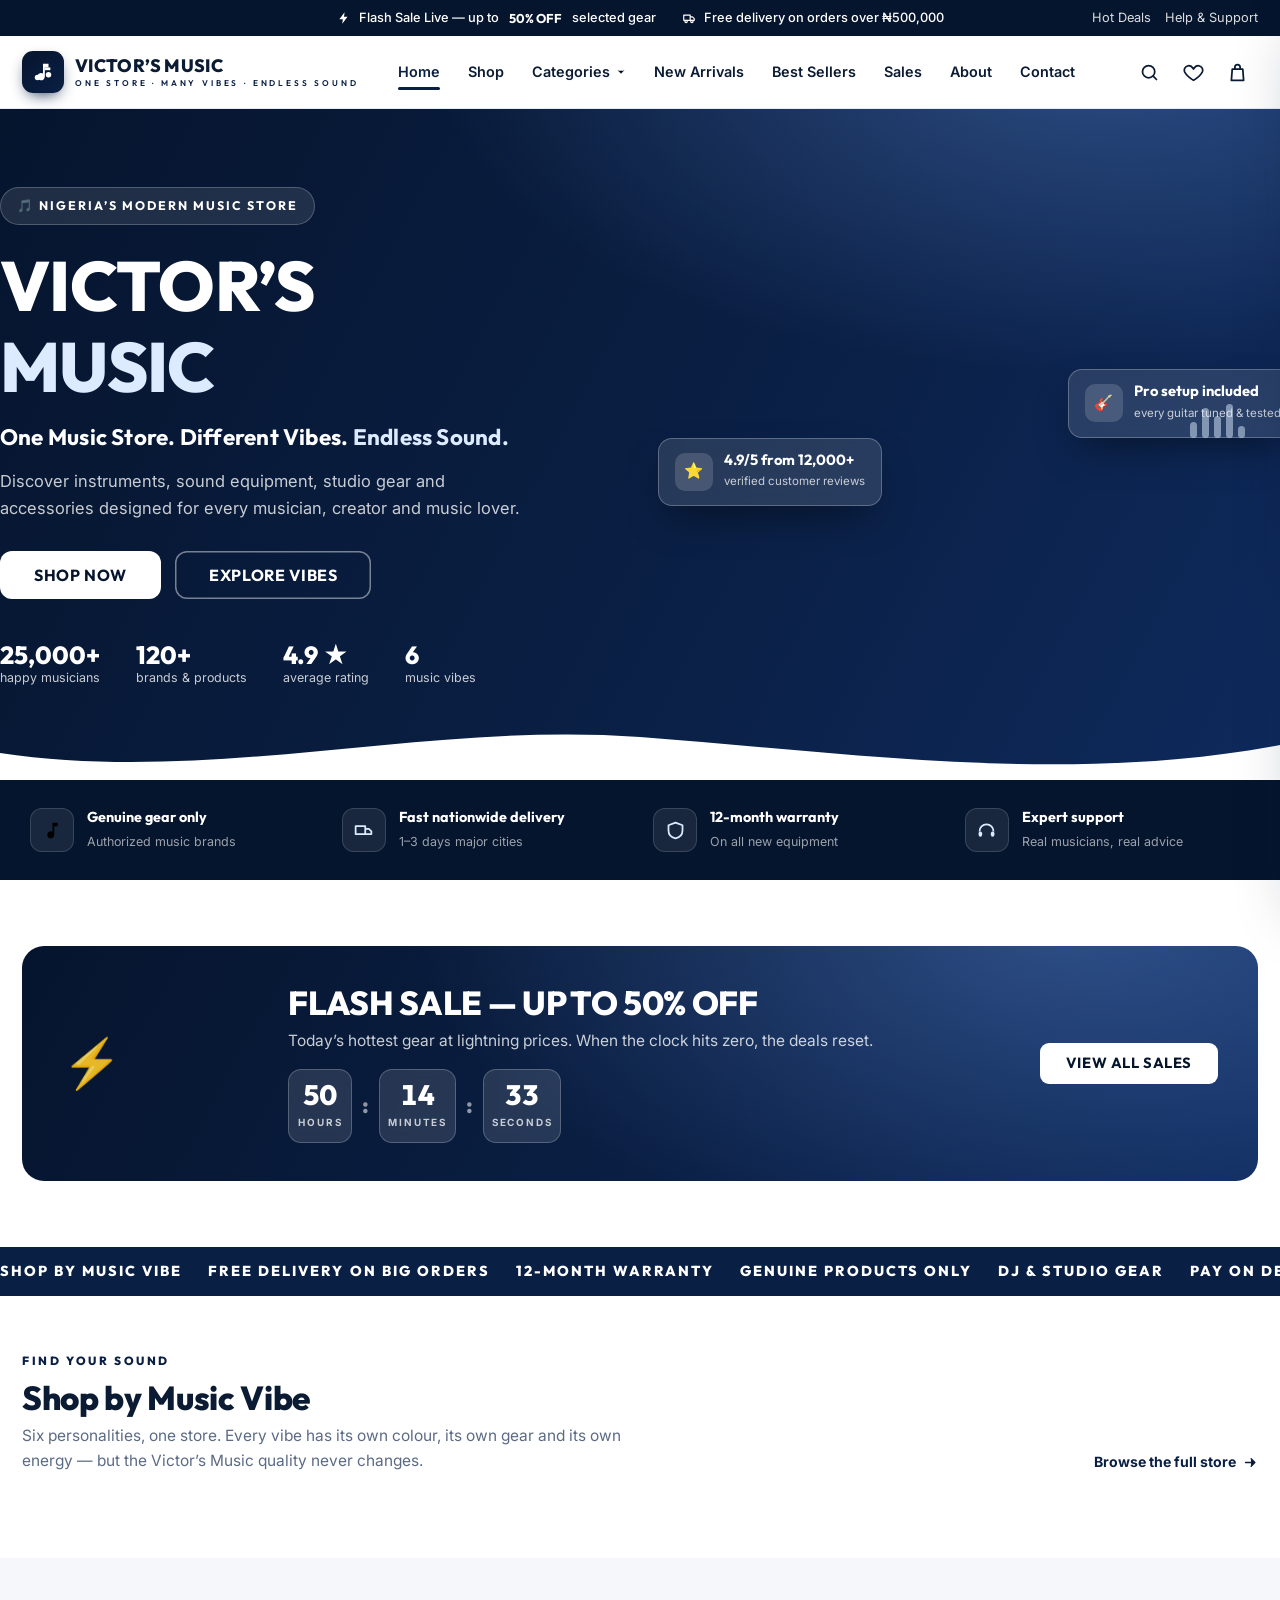
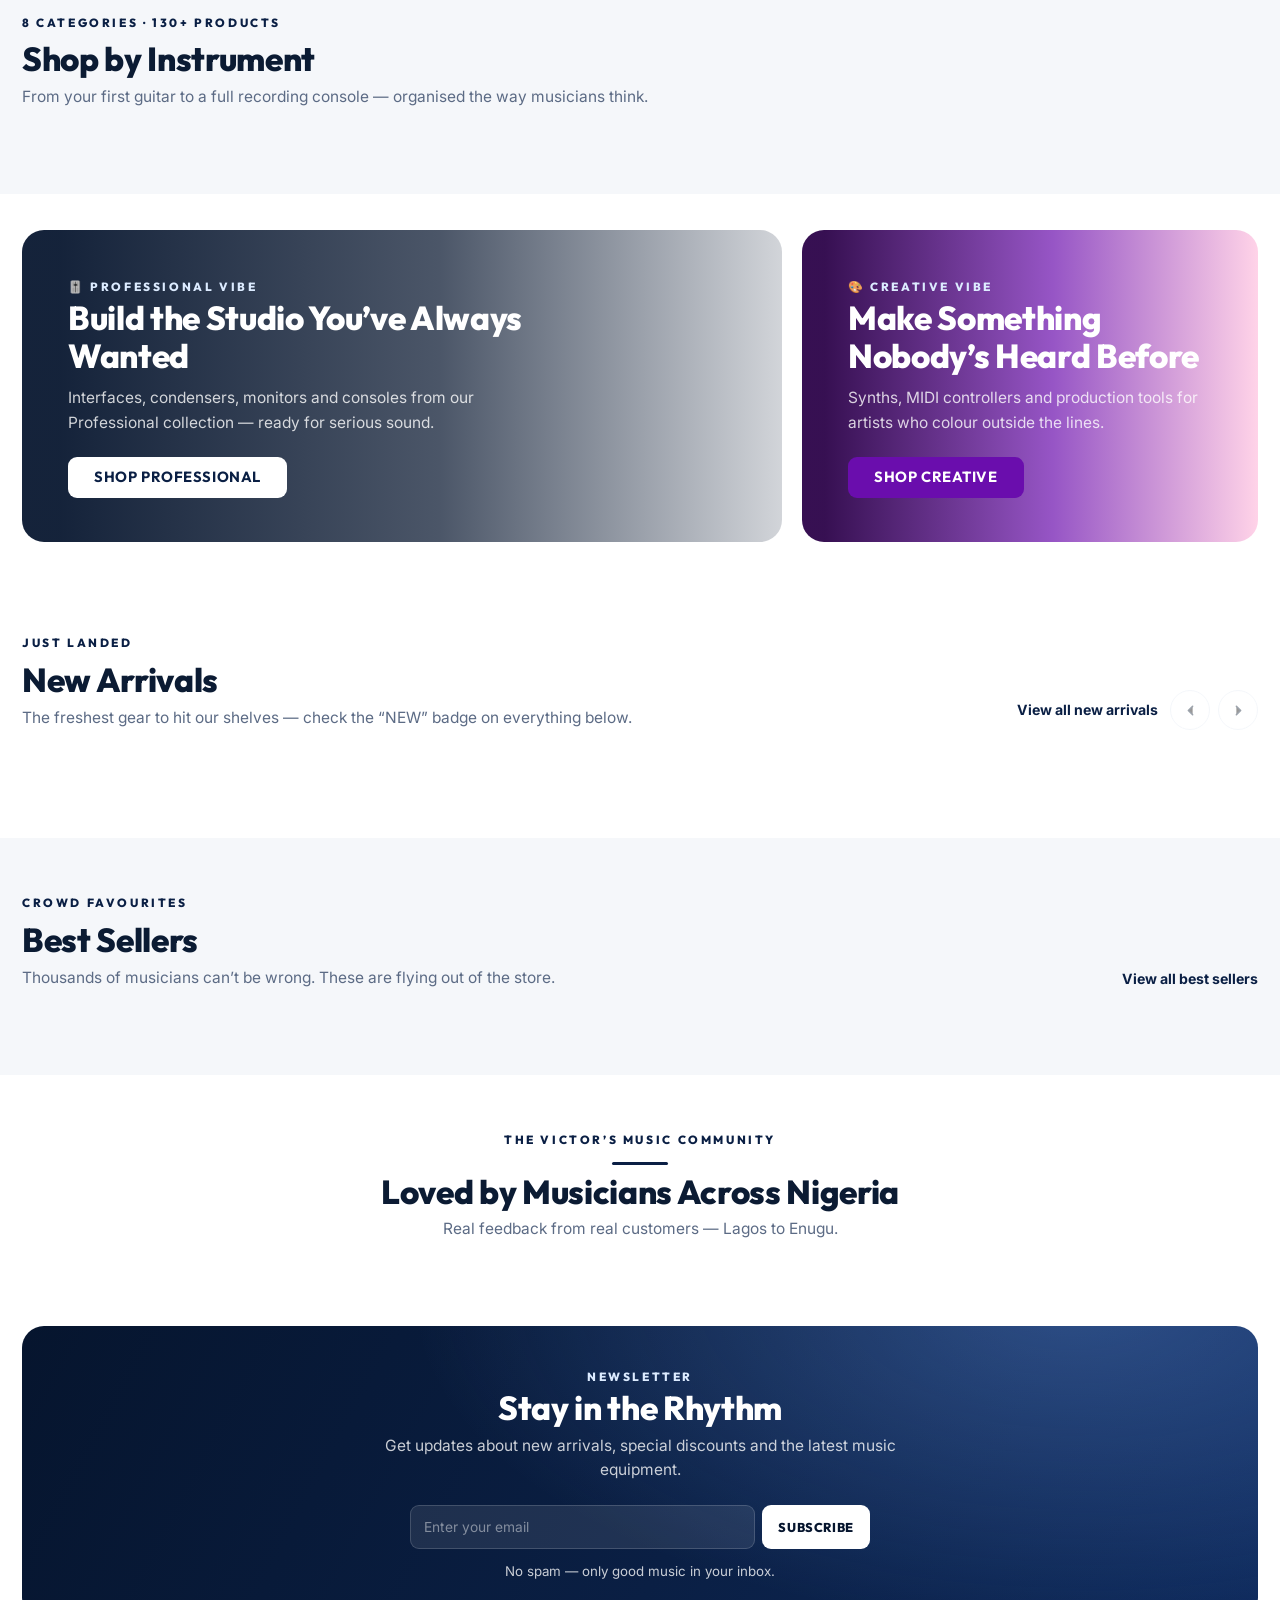
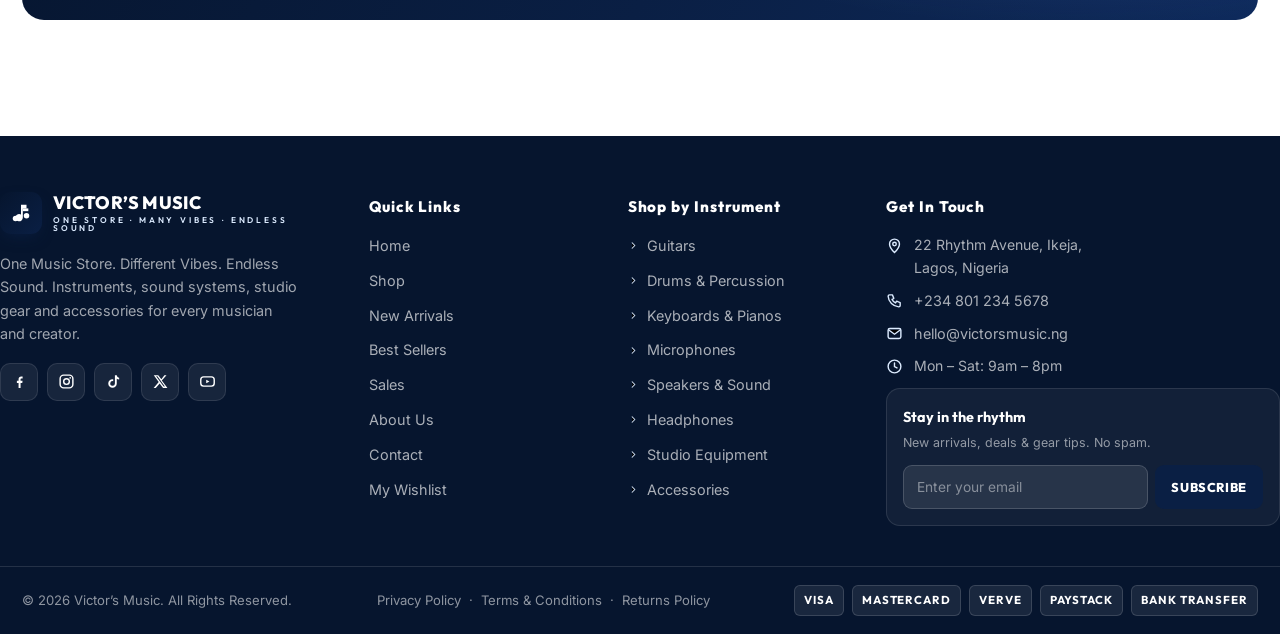
==== index.html @ 10c6d403 "Add files via upload" ====
<!DOCTYPE html>
<html lang="en">
<head>
<meta charset="utf-8">
<meta name="viewport" content="width=device-width, initial-scale=1, viewport-fit=cover">
<title>Victor's Music — One Music Store. Different Vibes. Endless Sound.</title>
<meta name="description" content="Victor's Music is Nigeria's modern music store: guitars, drums, keyboards, microphones, speakers, studio gear and accessories for every vibe.">
<link rel="icon" href="data:image/svg+xml,<svg xmlns='http://www.w3.org/2000/svg' viewBox='0 0 100 100'><text y='.9em' font-size='90'>🎵</text></svg>">
<link rel="preconnect" href="https://fonts.googleapis.com">
<link rel="preconnect" href="https://fonts.gstatic.com" crossorigin>
<link href="https://fonts.googleapis.com/css2?family=Inter:wght@400;500;600;700;800&family=Outfit:wght@500;600;700;800;900&display=swap" rel="stylesheet">
<link rel="stylesheet" href="css/style.css">
<link rel="stylesheet" href="css/components.css">
<link rel="stylesheet" href="css/responsive.css">
</head>
<body data-page="home">
<a class="skip-link" href="#vmMain">Skip to content</a>
<div class="topbar" id="vmTopbar"></div>
<header class="site-header" id="vmHeader"></header>

<main id="vmMain">
  <!-- ============ HERO ============ -->
  <section class="hero">
    <div class="page-wrap grid">
      <div>
        <span class="eyebrow">🎵 Nigeria&rsquo;s Modern Music Store</span>
        <h1>VICTOR&rsquo;S<br><span class="hl">MUSIC</span></h1>
        <p class="tagline">One Music Store. Different Vibes. <em>Endless Sound.</em></p>
        <p class="sub">Discover instruments, sound equipment, studio gear and accessories designed for every musician, creator and music lover.</p>
        <div class="cta-row">
          <a class="btn btn-lg" href="shop.html">SHOP NOW</a>
          <a class="btn btn-lg btn-b" href="#vibes">EXPLORE VIBES</a>
        </div>
        <div class="stats">
          <div><div class="num">25,000+</div><div class="lbl">happy musicians</div></div>
          <div><div class="num">120+</div><div class="lbl">brands &amp; products</div></div>
          <div><div class="num">4.9 ★</div><div class="lbl">average rating</div></div>
          <div><div class="num">6</div><div class="lbl">music vibes</div></div>
        </div>
      </div>
      <div class="art">
        <img class="hero-img" src="https://ai-public.mastergo.com/ai/img_res/e27c6d89054668ee8a7a074ec1b21b3b.jpg" alt="Professional music studio with instruments and mixing equipment" onerror="this.onerror=null;this.style.display='none'">
        <div class="float-card fc-1"><span class="f-ic">⭐</span><span><b>4.9/5 from 12,000+</b><small>verified customer reviews</small></span></div>
        <div class="float-card fc-2"><span class="f-ic">🎸</span><span><b>Pro setup included</b><small>every guitar tuned &amp; tested</small></span></div>
        <div class="eq-bars" aria-hidden="true"><i></i><i></i><i></i><i></i><i></i></div>
      </div>
    </div>
    <div class="hero-wave" aria-hidden="true">
      <svg viewBox="0 0 1440 60" preserveAspectRatio="none"><path d="M0,32 C240,64 480,0 720,16 C960,32 1200,64 1440,24 L1440,60 L0,60 Z"></path></svg>
    </div>
  </section>

  <!-- ============ FEATURE STRIP ============ -->
  <section class="feat-strip">
    <div class="page-wrap">
      <div class="feat"><span class="f-ic"><svg class="ic" viewBox="0 0 24 24"><path d="M12 3v10.55A4 4 0 1 0 14 17V7h4V3h-6z"/></svg></span><span><b>Genuine gear only</b><small>Authorized music brands</small></span></div>
      <div class="feat"><span class="f-ic" style="color:var(--accent)"><svg class="ic" viewBox="0 0 24 24"><path d="M3 7h11v9H3zM14 10h4l3 3v3h-7" fill="none" stroke="currentColor" stroke-width="2" stroke-linejoin="round"/></svg></span><span><b>Fast nationwide delivery</b><small>1&ndash;3 days major cities</small></span></div>
      <div class="feat"><span class="f-ic"><svg class="ic" viewBox="0 0 24 24"><path d="M12 3l8 3v6c0 5-3.5 8-8 9-4.5-1-8-4-8-9V6l8-3z" fill="none" stroke="currentColor" stroke-width="2" stroke-linejoin="round"/></svg></span><span><b>12-month warranty</b><small>On all new equipment</small></span></div>
      <div class="feat"><span class="f-ic"><svg class="ic" viewBox="0 0 24 24"><path d="M4 13a8 8 0 0 1 16 0" fill="none" stroke="currentColor" stroke-width="2"/><rect x="3" y="13" width="4" height="6" rx="2" fill="currentColor"/><rect x="17" y="13" width="4" height="6" rx="2" fill="currentColor"/></svg></span><span><b>Expert support</b><small>Real musicians, real advice</small></span></div>
    </div>
  </section>

  <!-- ============ FLASH DEAL ============ -->
  <section class="section-tight">
    <div class="page-wrap">
      <div class="deal-band reveal">
        <div class="big-emoji" aria-hidden="true">⚡</div>
        <div>
          <h2>FLASH SALE — UP TO 50% OFF</h2>
          <p>Today&rsquo;s hottest gear at lightning prices. When the clock hits zero, the deals reset.</p>
          <div class="countdown" data-countdown aria-label="Countdown timer">
            <div class="cd-box"><div class="num" data-cd="h">00</div><div class="lbl">Hours</div></div>
            <span class="cd-sep">:</span>
            <div class="cd-box"><div class="num" data-cd="m">00</div><div class="lbl">Minutes</div></div>
            <span class="cd-sep">:</span>
            <div class="cd-box"><div class="num" data-cd="s">00</div><div class="lbl">Seconds</div></div>
          </div>
        </div>
        <a class="btn" href="sales.html" style="background:#fff;color:#06152E">VIEW ALL SALES</a>
      </div>
      <div class="prod-grid" id="flashGrid"></div>
    </div>
  </section>

  <!-- ============ MARQUEE ============ -->
  <div class="marquee" aria-hidden="true">
    <div class="track">
      <span>SHOP BY MUSIC VIBE</span><span>FREE DELIVERY ON BIG ORDERS</span><span>12-MONTH WARRANTY</span><span>GENUINE PRODUCTS ONLY</span><span>DJ &amp; STUDIO GEAR</span><span>PAY ON DELIVERY</span>
      <span>SHOP BY MUSIC VIBE</span><span>FREE DELIVERY ON BIG ORDERS</span><span>12-MONTH WARRANTY</span><span>GENUINE PRODUCTS ONLY</span><span>DJ &amp; STUDIO GEAR</span><span>PAY ON DELIVERY</span>
    </div>
  </div>

  <!-- ============ SHOP BY VIBE ============ -->
  <section class="section" id="vibes">
    <div class="page-wrap">
      <div class="sec-head">
        <div><span class="kicker">Find your sound</span><h2>Shop by Music Vibe</h2>
        <p>Six personalities, one store. Every vibe has its own colour, its own gear and its own energy — but the Victor&rsquo;s Music quality never changes.</p></div>
        <a class="link-all" href="shop.html">Browse the full store <svg class="ic" viewBox="0 0 24 24"><path stroke="currentColor" stroke-width="2.2" stroke-linecap="round" stroke-linejoin="round" d="M4 12h15m-6-6l6 6-6 6"/></svg></a>
      </div>
      <div class="vibe-grid" id="vibeGrid"></div>
    </div>
  </section>

  <!-- ============ SHOP BY INSTRUMENT ============ -->
  <section class="section bg-soft">
    <div class="page-wrap">
      <div class="sec-head">
        <div><span class="kicker">8 categories &middot; 130+ products</span><h2>Shop by Instrument</h2>
        <p>From your first guitar to a full recording console — organised the way musicians think.</p></div>
      </div>
      <div class="inst-grid" id="instGrid"></div>
    </div>
  </section>

  <!-- ============ PROMO BANNERS ============ -->
  <section class="section-tight">
    <div class="page-wrap banner-2cols">
      <div class="banner reveal">
        <img class="bg" src="https://ai-public.mastergo.com/ai/img_res/e27c6d89054668ee8a7a074ec1b21b3b.jpg" alt="" onerror="this.onerror=null;this.style.display='none'">
        <div class="bn-veil" style="background:linear-gradient(90deg,rgba(6,21,46,.94) 5%,rgba(6,21,46,.72) 55%,rgba(6,21,46,.18))"></div>
        <div class="bn-in">
          <span class="kicker">🎚️ Professional Vibe</span>
          <h2>Build the Studio You&rsquo;ve Always Wanted</h2>
          <p>Interfaces, condensers, monitors and consoles from our Professional collection — ready for serious sound.</p>
          <a class="btn" href="shop.html?vibe=professional">SHOP PROFESSIONAL</a>
        </div>
      </div>
      <div class="banner reveal">
        <img class="bg" src="https://cdn.wallpapersafari.com/89/11/iXl2vLq.jpg" alt="" onerror="this.onerror=null;this.style.display='none'">
        <div class="bn-veil" style="background:linear-gradient(90deg,rgba(44,3,73,.95) 5%,rgba(106,13,173,.7) 55%,rgba(255,79,163,.25))"></div>
        <div class="bn-in">
          <span class="kicker">🎨 Creative Vibe</span>
          <h2>Make Something Nobody&rsquo;s Heard Before</h2>
          <p>Synths, MIDI controllers and production tools for artists who colour outside the lines.</p>
          <a class="btn" href="shop.html?vibe=creative" style="background:#6A0DAD;color:#fff">SHOP CREATIVE</a>
        </div>
      </div>
    </div>
  </section>

  <!-- ============ NEW ARRIVALS ============ -->
  <section class="section">
    <div class="page-wrap">
      <div class="sec-head">
        <div><span class="kicker">Just landed</span><h2>New Arrivals</h2>
        <p>The freshest gear to hit our shelves — check the &ldquo;NEW&rdquo; badge on everything below.</p></div>
        <div style="display:flex;gap:12px;align-items:center">
          <a class="link-all" href="new-arrivals.html">View all new arrivals</a>
          <div class="scroll-nav"><button class="snav-btn" data-scroll-prev="new" aria-label="Scroll left"><svg class="ic" viewBox="0 0 24 24" style="transform:scaleX(-1)"><path stroke="currentColor" stroke-width="2.2" stroke-linecap="round" stroke-linejoin="round" d="M9 6l6 6-6 6"/></svg></button>
          <button class="snav-btn" data-scroll-next="new" aria-label="Scroll right"><svg class="ic" viewBox="0 0 24 24"><path stroke="currentColor" stroke-width="2.2" stroke-linecap="round" stroke-linejoin="round" d="M9 6l6 6-6 6"/></svg></button></div>
        </div>
      </div>
      <div class="h-scroll" data-scroll="new" id="rowNew"></div>
    </div>
  </section>

  <!-- ============ BEST SELLERS ============ -->
  <section class="section bg-soft">
    <div class="page-wrap">
      <div class="sec-head">
        <div><span class="kicker">Crowd favourites</span><h2>Best Sellers</h2>
        <p>Thousands of musicians can&rsquo;t be wrong. These are flying out of the store.</p></div>
        <a class="link-all" href="best-sellers.html">View all best sellers</a>
      </div>
      <div class="prod-grid" id="rowBest"></div>
    </div>
  </section>

  <!-- ============ TESTIMONIALS ============ -->
  <section class="section">
    <div class="page-wrap">
      <div class="center-head sec-head" style="justify-content:center;text-align:center">
        <div><span class="kicker">The Victor&rsquo;s Music community</span>
        <h2>Loved by Musicians Across Nigeria</h2>
        <p style="margin-left:auto;margin-right:auto">Real feedback from real customers — Lagos to Enugu.</p></div>
      </div>
      <div class="testi-grid" id="testiGrid"></div>
    </div>
  </section>

  <!-- ============ NEWSLETTER ============ -->
  <section class="section" style="padding-top:0">
    <div class="page-wrap">
      <div class="deal-band" style="margin:0;text-align:center;justify-content:center">
        <div style="flex-basis:100%;text-align:center">
          <span class="kicker" style="color:var(--accent);font-family:var(--font-head);font-weight:800;font-size:.74rem;letter-spacing:.22em;text-transform:uppercase">Newsletter</span>
          <h2>Stay in the Rhythm</h2>
          <p style="max-width:520px;margin:0 auto 22px">Get updates about new arrivals, special discounts and the latest music equipment.</p>
          <form class="news-form" style="max-width:460px;margin:0 auto" novalidate>
            <input type="email" placeholder="Enter your email" required aria-label="Email address">
            <button type="submit" style="background:#fff;color:#06152E">SUBSCRIBE</button>
          </form>
          <small style="display:block;margin-top:12px;color:var(--hero-muted)">No spam — only good music in your inbox.</small>
        </div>
      </div>
    </div>
  </section>
</main>

<footer class="site-footer" id="vmFooter"></footer>
<div id="vmOverlays"></div>

<script src="js/data.js"></script>
<script src="js/core.js"></script>
<script src="js/layout.js"></script>
<script src="js/cards.js"></script>
<script src="js/pages-home.js"></script>
<script src="js/pages-catalog.js"></script>
<script src="js/pages-product.js"></script>
<script src="js/pages-cart.js"></script>
<script src="js/pages-checkout.js"></script>
<script src="js/pages-misc.js"></script>
<script src="js/boot.js"></script>
</body>
</html>
---- css/style.css ----
/* ==========================================================================
   VICTOR'S MUSIC — style.css
   Design system, themes, layout, navigation, footer.
   Theme engine: <body data-theme="premium|rock|savage|creative|professional|energetic">
   Default (no attribute / "navy") = Navy Blue + White.
   ========================================================================== */

/* ---------- Theme tokens ---------- */
:root{
  --font-body:'Inter',-apple-system,BlinkMacSystemFont,'Segoe UI',Roboto,Arial,sans-serif;
  --font-head:'Outfit','Inter',-apple-system,'Segoe UI',Roboto,Arial,sans-serif;

  /* default: navy + white */
  --page-bg:#FFFFFF;
  --page-bg-2:#F5F7FA;
  --surface:#FFFFFF;
  --surface-2:#F2F6FC;
  --ink:#0B1B33;
  --muted:#5C6B85;
  --line:#E4EAF3;
  --brand:#0A1F44;          /* primary navy */
  --brand-2:#06152E;        /* deep navy */
  --on-brand:#FFFFFF;
  --accent:#DCEBFF;         /* light blue accent */
  --accent-2:#6D9EF0;
  --on-accent:#0A1F44;
  --tint:rgba(10,31,68,.06);
  --tint-2:rgba(10,31,68,.10);
  --sale:#D92D20;
  --ok:#0E9F6E;
  --warn:#B45309;
  --star:#F5B301;
  --hero-grad:radial-gradient(1200px 600px at 85% -10%, rgba(109,158,240,.35) 0%, rgba(10,31,68,0) 55%),linear-gradient(118deg,#06152E 0%,#0A1F44 55%,#0E2A5C 100%);
  --hero-ink:#FFFFFF;
  --hero-muted:rgba(255,255,255,.78);
  --ring:rgba(10,31,68,.35);
  --shadow-1:0 2px 6px rgba(9,24,52,.06),0 1px 2px rgba(9,24,52,.05);
  --shadow-2:0 10px 30px -8px rgba(9,24,52,.16);
  --shadow-3:0 24px 60px -12px rgba(6,21,46,.28);
  --radius:14px;
  --radius-sm:9px;
  --radius-lg:22px;
  --page-max:1280px;
}
body[data-theme="premium"]{
  --page-bg:#0B0B0E; --page-bg-2:#101015; --surface:#15151B; --surface-2:#1B1B22;
  --ink:#F6F1E6; --muted:#A79F8E; --line:#2A2A33;
  --brand:#D4AF37; --brand-2:#121212; --on-brand:#241A04;
  --accent:#E7C766; --accent-2:#D4AF37; --on-accent:#241A04;
  --tint:rgba(212,175,55,.10); --tint-2:rgba(212,175,55,.18);
  --sale:#FF5C4D;
  --hero-grad:radial-gradient(900px 500px at 80% -10%, rgba(212,175,55,.28) 0%, transparent 60%),linear-gradient(120deg,#050505 0%,#101014 55%,#191303 130%);
  --hero-ink:#F7EFDC; --hero-muted:rgba(247,239,220,.72);
  --ring:rgba(212,175,55,.45);
  --shadow-1:0 2px 6px rgba(0,0,0,.5); --shadow-2:0 12px 34px -10px rgba(0,0,0,.65); --shadow-3:0 26px 60px -14px rgba(0,0,0,.8);
}
body[data-theme="rock"]{
  --page-bg:#0D0C0E; --page-bg-2:#131215; --surface:#181619; --surface-2:#201D21;
  --ink:#F6F3F1; --muted:#ABA2A0; --line:#2B272A;
  --brand:#E10600; --brand-2:#0A0809; --on-brand:#FFFFFF;
  --accent:#FF4D43; --accent-2:#E10600; --on-accent:#FFFFFF;
  --tint:rgba(225,6,0,.12); --tint-2:rgba(225,6,0,.2);
  --sale:#FF3B30;
  --hero-grad:radial-gradient(1000px 560px at 82% -12%, rgba(225,6,0,.4) 0%, transparent 58%),linear-gradient(118deg,#0A0809 0%,#17090A 55%,#3A0B09 130%);
  --hero-ink:#FFFFFF; --hero-muted:rgba(255,255,255,.74);
  --ring:rgba(225,6,0,.5);
  --shadow-1:0 2px 6px rgba(0,0,0,.55); --shadow-2:0 12px 34px -10px rgba(0,0,0,.7); --shadow-3:0 26px 60px -14px rgba(0,0,0,.85);
}
body[data-theme="savage"]{
  --page-bg:#07090A; --page-bg-2:#0D1010; --surface:#121617; --surface-2:#171C1C;
  --ink:#EDFFEA; --muted:#8FA68C; --line:#22302A;
  --brand:#39FF14; --brand-2:#060806; --on-brand:#041402;
  --accent:#66FF4D; --accent-2:#39FF14; --on-accent:#041402;
  --tint:rgba(57,255,20,.09); --tint-2:rgba(57,255,20,.16);
  --sale:#FF4D3D;
  --hero-grad:radial-gradient(1000px 540px at 84% -12%, rgba(57,255,20,.22) 0%, transparent 60%),linear-gradient(115deg,#060806 0%,#0B1208 55%,#12270A 130%);
  --hero-ink:#F0FFF0; --hero-muted:rgba(215,255,210,.7);
  --ring:rgba(57,255,20,.5);
  --shadow-1:0 2px 6px rgba(0,0,0,.55); --shadow-2:0 12px 34px -10px rgba(0,0,0,.7); --shadow-3:0 26px 60px -14px rgba(0,0,0,.85);
}
body[data-theme="creative"]{
  --page-bg:#FFFFFF; --page-bg-2:#F8F4FD; --surface:#FFFFFF; --surface-2:#F4ECFC;
  --ink:#2A1040; --muted:#7E6D95; --line:#E9DFF6;
  --brand:#6A0DAD; --brand-2:#2C0349; --on-brand:#FFFFFF;
  --accent:#FF4FA3; --accent-2:#6A0DAD; --on-accent:#FFFFFF;
  --tint:rgba(106,13,173,.07); --tint-2:rgba(106,13,173,.13);
  --sale:#E11D74;
  --hero-grad:radial-gradient(1100px 620px at 88% -12%, rgba(255,79,163,.5) 0%, rgba(120,80,255,.25) 45%, transparent 65%),linear-gradient(120deg,#2C0349 0%,#6A0DAD 48%,#3E1FBF 100%);
  --hero-ink:#FFFFFF; --hero-muted:rgba(255,255,255,.8);
  --ring:rgba(106,13,173,.4);
  --shadow-1:0 2px 6px rgba(44,3,73,.08); --shadow-2:0 12px 34px -10px rgba(44,3,73,.22); --shadow-3:0 26px 60px -14px rgba(44,3,73,.32);
}
body[data-theme="professional"]{
  --page-bg:#FFFFFF; --page-bg-2:#F2F6FB; --surface:#FFFFFF; --surface-2:#EEF3FA;
  --ink:#10233F; --muted:#5A6B85; --line:#DCE5F1;
  --brand:#0F3D91; --brand-2:#08234F; --on-brand:#FFFFFF;
  --accent:#3E78E0; --accent-2:#0F3D91; --on-accent:#FFFFFF;
  --tint:rgba(15,61,145,.07); --tint-2:rgba(15,61,145,.13);
  --sale:#D92D20;
  --hero-grad:radial-gradient(1100px 600px at 85% -12%, rgba(62,120,224,.4) 0%, transparent 60%),linear-gradient(118deg,#08234F 0%,#0F3D91 55%,#1156B8 130%);
  --hero-ink:#FFFFFF; --hero-muted:rgba(255,255,255,.78);
  --ring:rgba(15,61,145,.4);
  --shadow-1:0 2px 6px rgba(8,35,79,.08); --shadow-2:0 12px 34px -10px rgba(8,35,79,.22); --shadow-3:0 26px 60px -14px rgba(8,35,79,.34);
}
body[data-theme="energetic"]{
  --page-bg:#FFFFFF; --page-bg-2:#FFF6EC; --surface:#FFFFFF; --surface-2:#FFEFDC;
  --ink:#171310; --muted:#7A6B5C; --line:#F0E3D3;
  --brand:#FF7A00; --brand-2:#120C06; --on-brand:#2A1400;
  --accent:#FFB066; --accent-2:#FF7A00; --on-accent:#2A1400;
  --tint:rgba(255,122,0,.09); --tint-2:rgba(255,122,0,.16);
  --sale:#E0410B;
  --hero-grad:radial-gradient(1100px 600px at 85% -12%, rgba(255,176,102,.45) 0%, transparent 60%),linear-gradient(118deg,#120C06 0%,#241204 55%,#5A2C00 130%);
  --hero-ink:#FFFFFF; --hero-muted:rgba(255,255,255,.8);
  --ring:rgba(255,122,0,.45);
  --shadow-1:0 2px 6px rgba(18,12,6,.08); --shadow-2:0 12px 34px -10px rgba(18,12,6,.2); --shadow-3:0 26px 60px -14px rgba(18,12,6,.3);
}

/* ---------- Reset / base ---------- */
*,*::before,*::after{box-sizing:border-box}
html{-webkit-text-size-adjust:100%;scroll-behavior:smooth}
body{
  margin:0;
  font-family:var(--font-body);
  font-size:15.5px;
  line-height:1.6;
  color:var(--ink);
  background:var(--page-bg);
  transition:background-color .45s ease,color .45s ease;
  -webkit-font-smoothing:antialiased;
  overflow-x:hidden;
}
img{max-width:100%;display:block;border:0}
a{color:inherit;text-decoration:none}
button{font:inherit;cursor:pointer;border:0;background:none;color:inherit}
input,select,textarea{font:inherit;color:inherit}
h1,h2,h3,h4,h5{font-family:var(--font-head);line-height:1.16;margin:0 0 .5em;font-weight:800;letter-spacing:-.01em}
h1{font-size:clamp(1.9rem,4.2vw,3.4rem)}
h2{font-size:clamp(1.45rem,2.6vw,2.15rem)}
h3{font-size:1.22rem}
h4{font-size:1.02rem}
p{margin:0 0 1em}
ul{padding:0;margin:0;list-style:none}
svg{display:block}
::selection{background:var(--brand);color:#fff}
:focus-visible{outline:2px solid var(--ring);outline-offset:2px;border-radius:4px}

.page-wrap{max-width:var(--page-max);margin:0 auto;padding:0 22px}
.wrap-wide{max-width:1460px;margin:0 auto;padding:0 22px}

.section{padding:56px 0}
.section-tight{padding:36px 0}
.muted{color:var(--muted)}
.accent{color:var(--brand)}
small{font-size:.86em}

/* theme surface helpers */
.bg-soft{background:var(--page-bg-2)}

/* ---------- Reusable UI primitives ---------- */
.btn{
  display:inline-flex;align-items:center;justify-content:center;gap:9px;
  font-family:var(--font-head);font-weight:700;font-size:.92rem;letter-spacing:.04em;
  padding:13px 26px;border-radius:var(--radius-sm);line-height:1;
  background:var(--brand);color:var(--on-brand);
  transition:transform .16s ease,box-shadow .2s ease,background .2s ease,color .2s ease,opacity .2s ease;
  white-space:nowrap;user-select:none;
}
.btn:hover{transform:translateY(-2px);box-shadow:var(--shadow-2);filter:brightness(1.06)}
.btn:active{transform:translateY(0)}
.btn:disabled{opacity:.55;cursor:not-allowed;transform:none;box-shadow:none;filter:none}
.btn-lg{padding:16px 34px;font-size:1rem;border-radius:12px}
.btn-sm{padding:9px 16px;font-size:.82rem}
.btn-block{width:100%}
.btn .ic{width:17px;height:17px;flex:none}
.btn-gold{background:var(--brand);}
.btn-ghost{
  background:transparent;color:var(--ink);box-shadow:inset 0 0 0 1.5px var(--line);
}
.btn-ghost:hover{background:var(--tint);box-shadow:inset 0 0 0 1.5px var(--tint-2)}
.btn-ghost-inv{
  background:rgba(255,255,255,.08);color:#fff;box-shadow:inset 0 0 0 1.5px rgba(255,255,255,.35);
}
.btn-ghost-inv:hover{background:rgba(255,255,255,.16);box-shadow:inset 0 0 0 1.5px rgba(255,255,255,.6)}
.btn-outline-accent{background:transparent;color:var(--brand);box-shadow:inset 0 0 0 1.5px var(--brand)}
.btn-outline-accent:hover{background:var(--brand);color:var(--on-brand)}
.btn-dark{background:var(--brand-2);color:#fff}
.btn-danger{background:var(--sale);color:#fff}
.btn-soft{background:var(--tint);color:var(--brand)}

.icon-btn{
  position:relative;display:inline-flex;align-items:center;justify-content:center;
  width:42px;height:42px;border-radius:50%;color:var(--ink);
  transition:background .18s ease,transform .15s ease;
}
.icon-btn:hover{background:var(--tint)}
.icon-btn .ic{width:21px;height:21px}
.icon-btn .badge{
  position:absolute;top:-2px;right:-2px;min-width:18px;height:18px;padding:0 4px;
  border-radius:20px;background:var(--brand);color:var(--on-brand);
  font-size:.66rem;font-weight:800;display:flex;align-items:center;justify-content:center;
  font-family:var(--font-head);border:2px solid var(--page-bg);
}
.badge-pop{animation:pop .4s ease}
@keyframes pop{40%{transform:scale(1.35)}}

/* ---------- chips & badges ---------- */
.chip{
  display:inline-flex;align-items:center;gap:6px;padding:6px 13px;border-radius:30px;
  background:var(--surface);box-shadow:inset 0 0 0 1px var(--line);
  font-size:.82rem;font-weight:600;color:var(--ink);transition:all .18s ease;white-space:nowrap;
}
a.chip:hover{box-shadow:inset 0 0 0 1.5px var(--brand);transform:translateY(-1px)}
.tag{
  display:inline-block;padding:4px 10px;border-radius:6px;font-size:.7rem;font-weight:800;
  letter-spacing:.08em;text-transform:uppercase;font-family:var(--font-head);
}
.tag-new{background:#0E9F6E;color:#fff}
.tag-best{background:#F59E0B;color:#331b00}
.tag-hot{background:#E10600;color:#fff}
.tag-sale{background:#D92D20;color:#fff}
.tag-flash{background:#B91C1C;color:#fff}
.tag-premium{background:#D4AF37;color:#241A04}
.tag-rock{background:#E10600;color:#fff}
.tag-savage{background:#39FF14;color:#061305}
.tag-creative{background:linear-gradient(90deg,#6A0DAD,#FF4FA3);color:#fff}
.tag-professional{background:#0F3D91;color:#fff}
.tag-energetic{background:#FF7A00;color:#2A1400}

.stars{display:inline-flex;align-items:center;gap:6px;font-size:.8rem;color:var(--muted)}
.star-row{position:relative;display:inline-block;font-size:1rem;line-height:1;letter-spacing:2px;color:#D7DCE6}
.star-row .fill{position:absolute;inset:0;overflow:hidden;white-space:nowrap;color:var(--star);width:0}
.star-row i{font-style:normal}
.star-row .back{white-space:nowrap}
.star-row .fill span{white-space:nowrap}

/* ---------- Section headers ---------- */
.sec-head{display:flex;align-items:flex-end;justify-content:space-between;gap:18px;margin-bottom:28px;flex-wrap:wrap}
.sec-head .kicker{
  font-family:var(--font-head);font-weight:800;font-size:.74rem;letter-spacing:.22em;
  text-transform:uppercase;color:var(--brand);margin-bottom:8px;display:block;
}
.sec-head h2{margin:0}
.sec-head p{margin:6px 0 0;color:var(--muted);max-width:640px}
.sec-head .link-all{font-weight:700;font-size:.88rem;color:var(--brand);display:inline-flex;gap:7px;align-items:center}
.sec-head .link-all:hover{gap:11px}
.sec-head .link-all .ic{width:15px;height:15px;transition:transform .18s ease}
.center-head{text-align:center}
.center-head .kicker::after{content:"";display:block;width:56px;height:3px;border-radius:3px;background:var(--brand);margin:12px auto 0}

/* ---------- Announcement bar ---------- */
.topbar{background:var(--brand-2);color:#fff;font-size:.8rem;position:relative;z-index:60}
.topbar .page-wrap{display:flex;align-items:center;justify-content:center;gap:26px;height:36px}
.topbar .msg{display:flex;align-items:center;gap:8px;font-weight:500;white-space:nowrap}
.topbar .msg .ic{width:14px;height:14px;flex:none}
.topbar b{font-family:var(--font-head)}
.topbar .right{position:absolute;right:22px;display:flex;gap:14px}
.topbar .right a{opacity:.85;display:inline-flex;align-items:center;gap:6px}
.topbar .right a:hover{opacity:1;text-decoration:underline}
@media(max-width:760px){.topbar .right{display:none}.topbar .msg{font-size:.74rem}}

/* ---------- Header / nav ---------- */
.site-header{
  position:sticky;top:0;z-index:50;
  background:color-mix(in srgb,var(--page-bg) 92%,transparent);
  -webkit-backdrop-filter:blur(12px);backdrop-filter:blur(12px);
  border-bottom:1px solid var(--line);
  transition:background .4s ease,border-color .4s ease;
}
.nav-row{display:flex;align-items:center;gap:18px;height:72px}
.brand{display:flex;align-items:center;gap:11px;flex:none}
.brand .mark{
  width:42px;height:42px;border-radius:11px;flex:none;
  background:linear-gradient(135deg,var(--brand-2),var(--brand));
  display:flex;align-items:center;justify-content:center;color:var(--on-brand);
  box-shadow:0 6px 16px -6px var(--brand);
}
.brand .mark .ic{width:22px;height:22px}
.brand .name{font-family:var(--font-head);font-weight:800;font-size:1.12rem;line-height:1;letter-spacing:.02em}
.brand .name span{display:block;font-size:.52rem;font-weight:600;letter-spacing:.34em;text-transform:uppercase;color:var(--brand);margin-top:4px}
.main-nav{display:flex;align-items:center;gap:2px;margin-left:8px;flex:1}
.main-nav a{
  padding:9px 13px;border-radius:9px;font-weight:600;font-size:.9rem;color:var(--ink);
  display:flex;align-items:center;gap:6px;position:relative;
}
.main-nav a:hover{background:var(--tint);color:var(--brand)}
.main-nav a.active{color:var(--brand)}
.main-nav a.active::after{content:"";position:absolute;left:13px;right:13px;bottom:3px;height:3px;border-radius:3px;background:var(--brand)}
.nav-cta{
  margin-left:auto;display:flex;align-items:center;gap:2px;flex:none;
}
.nav-cta .sep{width:1px;height:26px;background:var(--line);margin:0 8px}
.has-dd{position:relative}
.dd-caret{width:10px;height:10px;transition:transform .2s ease}
.has-dd:hover .dd-caret{transform:rotate(180deg)}

/* mega dropdown */
.mega{
  position:absolute;top:calc(100% + 14px);left:50%;transform:translateX(-50%) translateY(8px);
  width:min(880px,calc(100vw - 40px));
  background:var(--surface);border:1px solid var(--line);border-radius:var(--radius-lg);
  box-shadow:var(--shadow-3);
  opacity:0;visibility:hidden;transition:opacity .18s ease,transform .18s ease,visibility .18s;
  padding:22px;display:grid;grid-template-columns:1.25fr 1fr;gap:8px 30px;
}
.has-dd:hover .mega,.has-dd:focus-within .mega{opacity:1;visibility:visible;transform:translateX(-50%) translateY(0)}
.mega::before{content:"";position:absolute;top:-14px;left:0;right:0;height:14px}
.mega h4{margin:4px 0 10px;font-size:.76rem;letter-spacing:.16em;text-transform:uppercase;color:var(--brand)}
.mega .links{display:grid;grid-template-columns:1fr 1fr;gap:2px 20px}
.mega .links a,.mega .links button{
  display:flex;align-items:center;gap:10px;padding:7px 10px;border-radius:9px;font-weight:600;font-size:.9rem;text-align:left;width:100%;
}
.mega .links a:hover,.mega .links button:hover{background:var(--tint);color:var(--brand);transform:translateX(3px)}
.mega .links .em{font-size:1.05rem}
.mega .vibe-panel .links{display:flex;flex-direction:column}
.vibe-dot{width:9px;height:9px;border-radius:50%;flex:none;box-shadow:0 0 0 3px var(--page-bg),0 0 0 4px currentColor}
.dot-premium{background:#D4AF37;color:#D4AF37}
.dot-rock{background:#E10600;color:#E10600}
.dot-savage{background:#39FF14;color:#39FF14}
.dot-creative{background:linear-gradient(90deg,#6A0DAD,#FF4FA3);color:#6A0DAD}
.dot-professional{background:#0F3D91;color:#0F3D91}
.dot-energetic{background:#FF7A00;color:#FF7A00}

/* mobile burger + off-canvas */
.burger{display:none}
.mobile-nav{position:fixed;inset:0;z-index:120;visibility:hidden}
.mobile-nav.open{visibility:visible}
.mobile-nav .scrim{position:absolute;inset:0;background:rgba(4,10,22,.55);opacity:0;transition:opacity .25s ease;backdrop-filter:blur(2px)}
.mobile-nav.open .scrim{opacity:1}
.mobile-nav .panel{
  position:absolute;top:0;bottom:0;left:0;width:min(330px,88vw);
  background:var(--page-bg);transform:translateX(-102%);transition:transform .28s cubic-bezier(.2,.8,.2,1);
  display:flex;flex-direction:column;box-shadow:var(--shadow-3);overflow:hidden;
}
.mobile-nav.open .panel{transform:translateX(0)}
.mobile-nav .panel-head{display:flex;align-items:center;justify-content:space-between;padding:18px 20px;border-bottom:1px solid var(--line)}
.mobile-nav .panel-body{overflow-y:auto;padding:10px 18px 26px;flex:1}
.mobile-nav a.row-link{
  display:flex;align-items:center;justify-content:space-between;gap:10px;padding:13px 6px;
  font-weight:600;font-size:.98rem;border-bottom:1px solid var(--line);
}
.mobile-nav .group-title{font-size:.72rem;font-weight:800;letter-spacing:.18em;text-transform:uppercase;color:var(--brand);margin:20px 6px 6px}
.mobile-nav .mini{display:flex;flex-wrap:wrap;gap:8px}
.mobile-nav .mini a{padding:7px 12px;font-size:.83rem;font-weight:600;border-radius:8px;background:var(--surface-2);border:1px solid var(--line)}
.mobile-nav .mini a:hover{border-color:var(--brand);color:var(--brand)}
.mobile-nav .panel-foot{padding:16px 20px;border-top:1px solid var(--line);font-size:.8rem;color:var(--muted)}

/* ---------- Search overlay ---------- */
.search-layer{position:fixed;inset:0;z-index:110;visibility:hidden;display:flex;align-items:flex-start;justify-content:center;padding:7vh 18px 0}
.search-layer.open{visibility:visible}
.search-layer .scrim{position:absolute;inset:0;background:rgba(4,10,22,.6);opacity:0;transition:opacity .22s ease;backdrop-filter:blur(3px)}
.search-layer.open .scrim{opacity:1}
.search-box{
  position:relative;width:min(720px,100%);background:var(--page-bg);border-radius:18px;
  box-shadow:var(--shadow-3);overflow:hidden;opacity:0;transform:translateY(-14px);transition:opacity .2s ease,transform .2s ease;
  border:1px solid var(--line);
}
.search-layer.open .search-box{opacity:1;transform:translateY(0)}
.search-form{display:flex;align-items:center;gap:12px;padding:6px 8px 6px 20px;border-bottom:1px solid var(--line)}
.search-form .ic{width:22px;height:22px;color:var(--brand);flex:none}
.search-form input{flex:1;border:0;background:none;font-size:1.08rem;padding:16px 0;min-width:0}
.search-form input:focus{outline:none}
.search-close{flex:none}
.search-sugg{padding:16px 20px 20px}
.search-sugg h5{margin:0 0 10px;font-size:.74rem;letter-spacing:.15em;text-transform:uppercase;color:var(--muted);font-family:var(--font-head)}
.search-sugg .terms{display:flex;flex-wrap:wrap;gap:8px}
.search-results-nowrap{max-height:300px;overflow:auto}
.sr-item{display:flex;align-items:center;gap:12px;padding:9px 10px;border-radius:10px}
.sr-item:hover{background:var(--tint)}
.sr-item img{width:46px;height:46px;object-fit:cover;border-radius:8px;flex:none;background:var(--page-bg-2)}
.sr-item .t{flex:1;min-width:0}
.sr-item .t b{display:block;font-size:.92rem;white-space:nowrap;overflow:hidden;text-overflow:ellipsis}
.sr-item .t small{color:var(--muted)}
.sr-item .p{font-weight:800;font-family:var(--font-head);font-size:.92rem;color:var(--brand)}

/* ---------- Hero ---------- */
.hero{position:relative;color:var(--hero-ink);background:var(--hero-grad);overflow:hidden}
.hero .grid{display:grid;grid-template-columns:1.05fr .95fr;gap:44px;align-items:center;padding:78px 0 92px;position:relative;z-index:2}
.hero .eyebrow{
  display:inline-flex;align-items:center;gap:10px;padding:8px 16px;border-radius:30px;
  background:rgba(255,255,255,.1);border:1px solid rgba(255,255,255,.22);
  font-family:var(--font-head);font-weight:700;font-size:.78rem;letter-spacing:.16em;text-transform:uppercase;margin-bottom:20px;
}
.hero h1{font-size:clamp(2.5rem,5.6vw,4.35rem);margin-bottom:14px;color:#fff}
.hero h1 .hl{color:var(--accent)}
.hero .tagline{
  font-family:var(--font-head);font-weight:700;font-size:clamp(1.05rem,1.8vw,1.4rem);
  color:#fff;margin:0 0 12px;letter-spacing:.01em;
}
.hero .tagline em{font-style:normal;color:var(--accent)}
.hero .sub{color:var(--hero-muted);font-size:1.03rem;max-width:520px;margin:0 0 30px}
.hero .cta-row{display:flex;gap:14px;flex-wrap:wrap}
.hero .cta-row .btn{background:#fff;color:var(--brand-2)}
.hero .cta-row .btn-b{background:transparent;color:#fff;box-shadow:inset 0 0 0 1.5px rgba(255,255,255,.45)}
.hero .cta-row .btn-b:hover{background:rgba(255,255,255,.14)}
.hero .stats{display:flex;gap:36px;margin-top:42px;flex-wrap:wrap}
.hero .stats .num{font-family:var(--font-head);font-weight:800;font-size:1.55rem;color:#fff;line-height:1.1}
.hero .stats .lbl{font-size:.78rem;color:var(--hero-muted)}
.hero .art{position:relative;z-index:2}
.hero-img{
  border-radius:var(--radius-lg);aspect-ratio:5/4;object-fit:cover;width:100%;
  box-shadow:0 30px 80px -20px rgba(0,0,0,.55);
  border:1px solid rgba(255,255,255,.14);
}
.hero .float-card{
  position:absolute;background:rgba(255,255,255,.12);border:1px solid rgba(255,255,255,.25);
  -webkit-backdrop-filter:blur(10px);backdrop-filter:blur(10px);border-radius:14px;
  padding:12px 16px;display:flex;align-items:center;gap:11px;color:#fff;box-shadow:0 18px 40px -14px rgba(0,0,0,.5);
  animation:floaty 5s ease-in-out infinite;
}
.hero .float-card .f-ic{width:38px;height:38px;border-radius:10px;background:rgba(255,255,255,.15);display:flex;align-items:center;justify-content:center;flex:none}
.hero .float-card .f-ic .ic{width:20px;height:20px}
.hero .float-card b{display:block;font-size:.92rem;line-height:1.2;font-family:var(--font-head)}
.hero .float-card small{color:rgba(255,255,255,.75);font-size:.72rem}
.hero .fc-1{top:9%;left:-6%;animation-delay:.4s}
.hero .fc-2{bottom:7%;right:-3%;animation-delay:2s}
@keyframes floaty{0%,100%{transform:translateY(0)}50%{transform:translateY(-9px)}}
.hero .eq-bars{position:absolute;right:6%;bottom:6%;display:flex;gap:5px;align-items:flex-end;opacity:.5;z-index:1}
.hero .eq-bars i{width:7px;background:var(--accent);border-radius:4px;animation:eq 1.1s ease-in-out infinite}
.hero .eq-bars i:nth-child(1){height:16px}.hero .eq-bars i:nth-child(2){height:30px;animation-delay:.2s}
.hero .eq-bars i:nth-child(3){height:22px;animation-delay:.45s}.hero .eq-bars i:nth-child(4){height:34px;animation-delay:.1s}
.hero .eq-bars i:nth-child(5){height:12px;animation-delay:.6s}
@keyframes eq{0%,100%{transform:scaleY(.5)}50%{transform:scaleY(1)}}
.hero-wave{position:absolute;bottom:-1px;left:0;right:0;z-index:1;line-height:0}
.hero-wave svg{width:100%;height:60px;fill:var(--page-bg)}

@media(max-width:980px){
  .hero .grid{grid-template-columns:1fr;padding:58px 0 66px;gap:38px}
  .hero .art{max-width:520px}
  .hero .fc-1{left:-2%}
}
/* dark themes: white CTA contrast fix */
body[data-theme="rock"] .hero .cta-row .btn,body[data-theme="savage"] .hero .cta-row .btn{background:#fff}

/* ---------- Feature strip ---------- */
.feat-strip{background:var(--brand-2);color:#fff}
body[data-theme="navy"] .feat-strip{background:#06152E}
.feat-strip .page-wrap{display:grid;grid-template-columns:repeat(4,1fr);gap:10px;padding:20px 22px}
.feat-strip .feat{display:flex;gap:13px;align-items:center;padding:6px 8px}
.feat-strip .f-ic{width:44px;height:44px;border-radius:12px;background:rgba(255,255,255,.08);border:1px solid rgba(255,255,255,.14);display:flex;align-items:center;justify-content:center;flex:none}
.feat-strip .f-ic .ic{width:21px;height:21px;color:var(--accent)}
.feat-strip b{display:block;font-family:var(--font-head);font-size:.9rem}
.feat-strip small{color:rgba(255,255,255,.6);font-size:.78rem}
@media(max-width:900px){.feat-strip .page-wrap{grid-template-columns:repeat(2,1fr)}}
@media(max-width:520px){.feat-strip .page-wrap{grid-template-columns:1fr;gap:4px}}

/* ---------- Vibe cards ---------- */
.vibe-grid{display:grid;grid-template-columns:repeat(3,1fr);gap:20px}
.vibe-card{
  position:relative;border-radius:var(--radius-lg);overflow:hidden;display:block;
  box-shadow:var(--shadow-1);isolation:isolate;min-height:230px;
}
.vibe-card .vc-bg{position:absolute;inset:0;object-fit:cover;width:100%;height:100%;transition:transform .55s ease;z-index:-2}
.vibe-card:hover .vc-bg{transform:scale(1.07)}
.vibe-card .vc-veil{position:absolute;inset:0;z-index:-1;transition:opacity .35s ease}
.vibe-card .vc-in{position:relative;z-index:1;padding:24px;height:100%;display:flex;flex-direction:column;min-height:230px}
.vibe-card .vc-icon{font-size:1.9rem;line-height:1;margin-bottom:auto}
.vibe-card h3{color:#fff;font-size:1.5rem;margin:0 0 4px;text-shadow:0 2px 14px rgba(0,0,0,.5)}
.vibe-card p{color:rgba(255,255,255,.88);font-weight:600;margin:0 0 14px;font-size:.9rem}
.vibe-card .vc-go{
  display:inline-flex;align-items:center;gap:8px;color:#fff;font-weight:700;font-size:.82rem;
  letter-spacing:.1em;text-transform:uppercase;font-family:var(--font-head);padding-bottom:3px;
  border-bottom:2px solid rgba(255,255,255,.7);width:max-content;transition:gap .18s ease;
}
.vibe-card:hover .vc-go{gap:13px}
.vibe-card .vc-go .ic{width:14px;height:14px}
/* per-card gradient veils */
.vibe-card[data-vibe="premium"] .vc-veil{background:linear-gradient(160deg,rgba(10,8,4,.1) 20%,rgba(212,175,55,.25) 60%,rgba(0,0,0,.62))}
.vibe-card[data-vibe="rock"] .vc-veil{background:linear-gradient(165deg,rgba(20,2,2,.1) 10%,rgba(225,6,0,.35) 55%,rgba(0,0,0,.66))}
.vibe-card[data-vibe="savage"] .vc-veil{background:linear-gradient(165deg,rgba(0,0,0,.15) 10%,rgba(25,80,10,.4) 50%,rgba(0,0,0,.72))}
.vibe-card[data-vibe="creative"] .vc-veil{background:linear-gradient(165deg,rgba(44,3,73,.2) 5%,rgba(106,13,173,.45) 45%,rgba(10,0,20,.7))}
.vibe-card[data-vibe="professional"] .vc-veil{background:linear-gradient(165deg,rgba(6,20,40,.1) 10%,rgba(15,61,145,.4) 55%,rgba(2,10,24,.7))}
.vibe-card[data-vibe="energetic"] .vc-veil{background:linear-gradient(165deg,rgba(40,15,0,.15) 10%,rgba(255,122,0,.35) 55%,rgba(10,5,0,.7))}
@media(max-width:1020px){.vibe-grid{grid-template-columns:repeat(2,1fr)}}
@media(max-width:560px){.vibe-grid{grid-template-columns:1fr}.vibe-card .vc-in{min-height:200px}}

/* ---------- Instrument tiles ---------- */
.inst-grid{display:grid;grid-template-columns:repeat(4,1fr);gap:16px}
.inst-tile{
  position:relative;border-radius:var(--radius);overflow:hidden;display:block;box-shadow:var(--shadow-1);
  background:var(--surface);border:1px solid var(--line);
}
.inst-tile .it-img{position:relative;aspect-ratio:4/3;overflow:hidden;background:var(--surface-2)}
.inst-tile .it-img img{width:100%;height:100%;object-fit:cover;transition:transform .5s ease}
.inst-tile:hover .it-img img{transform:scale(1.07)}
.inst-tile .it-img::after{content:"";position:absolute;inset:0;background:linear-gradient(180deg,transparent 40%,rgba(6,21,46,.35));opacity:0;transition:opacity .3s}
.inst-tile:hover .it-img::after{opacity:1}
.inst-tile .it-body{padding:14px 16px 16px;display:flex;align-items:center;justify-content:space-between;gap:8px}
.inst-tile .em{font-size:1.5rem}
.inst-tile h3{margin:0;font-size:1.06rem}
.inst-tile .count{display:block;color:var(--muted);font-size:.76rem;font-weight:600}
.inst-tile .arrow{width:34px;height:34px;border-radius:50%;background:var(--tint);color:var(--brand);display:flex;align-items:center;justify-content:center;transition:all .2s ease;flex:none}
.inst-tile .arrow .ic{width:15px;height:15px}
.inst-tile:hover .arrow{background:var(--brand);color:var(--on-brand);transform:rotate(-45deg)}
@media(max-width:1100px){.inst-grid{grid-template-columns:repeat(3,1fr)}}
@media(max-width:820px){.inst-grid{grid-template-columns:repeat(2,1fr)}}
@media(max-width:460px){.inst-grid{grid-template-columns:1fr 1fr;gap:10px}.inst-tile h3{font-size:.92rem}}

/* ---------- Product cards ---------- */
.prod-grid{display:grid;grid-template-columns:repeat(auto-fill,minmax(248px,1fr));gap:18px}
.prod-card{
  position:relative;display:flex;flex-direction:column;
  background:var(--surface);border:1px solid var(--line);border-radius:var(--radius);
  overflow:hidden;transition:transform .22s ease,box-shadow .24s ease,border-color .22s ease;
}
.prod-card:hover{transform:translateY(-5px);box-shadow:var(--shadow-2);border-color:color-mix(in srgb,var(--brand) 45%,var(--line))}
.prod-card .pc-img-wrap{position:relative;aspect-ratio:1/0.92;background:var(--surface-2);overflow:hidden}
.prod-card .pc-img{width:100%;height:100%;object-fit:cover;transition:transform .5s ease}
.prod-card:hover .pc-img{transform:scale(1.06)}
.pc-badges{position:absolute;top:10px;left:10px;display:flex;flex-direction:column;gap:6px;z-index:2;align-items:flex-start}
.pc-actions{position:absolute;top:10px;right:10px;display:flex;flex-direction:column;gap:8px;z-index:2;opacity:0;transform:translateX(8px);transition:all .22s ease}
.prod-card:hover .pc-actions{opacity:1;transform:translateX(0)}
.pc-act{
  width:36px;height:36px;border-radius:50%;background:var(--surface);color:var(--ink);
  display:flex;align-items:center;justify-content:center;box-shadow:var(--shadow-1);
  border:1px solid var(--line);transition:all .18s ease;
}
.pc-act .ic{width:17px;height:17px}
.pc-act:hover{background:var(--brand);color:var(--on-brand);border-color:var(--brand)}
.pc-act.on{background:var(--sale);color:#fff;border-color:var(--sale)}
.pc-wish.on .ic{fill:currentColor}
.pc-quickview-label{display:none}
.pc-body{padding:14px 15px 16px;display:flex;flex-direction:column;gap:7px;flex:1}
.pc-brand{font-size:.72rem;font-weight:700;letter-spacing:.1em;text-transform:uppercase;color:var(--brand)}
.pc-name{font-weight:700;font-size:.94rem;line-height:1.35;display:-webkit-box;-webkit-line-clamp:2;-webkit-box-orient:vertical;overflow:hidden;min-height:2.6em}
.pc-name:hover{color:var(--brand)}
.pc-meta{display:flex;align-items:center;gap:8px;font-size:.78rem;color:var(--muted)}
.pc-meta .dot{width:7px;height:7px;border-radius:50%;background:#D7DCE6}
.stock{font-size:.74rem;font-weight:700}
.stock.in{color:var(--ok)}.stock.low{color:var(--warn)}.stock.out{color:var(--sale)}
.pc-prices{display:flex;align-items:baseline;gap:9px;margin-top:auto}
.pc-price{font-family:var(--font-head);font-weight:800;font-size:1.14rem;color:var(--ink)}
.pc-was{color:var(--muted);text-decoration:line-through;font-size:.86rem}
.pc-off{color:var(--sale);font-weight:800;font-size:.74rem;background:var(--tint);padding:1px 6px;border-radius:5px;font-family:var(--font-head)}
.pc-foot{display:flex;gap:8px;margin-top:6px}
.pc-add{flex:1}
.pc-add .ic{width:16px;height:16px}
.pc-add.done{background:var(--ok);color:#fff}
@media(max-width:480px){.pc-actions{opacity:1;transform:none}}
/* compact horizontal card */
.prod-row-card{display:flex;gap:14px;background:var(--surface);border:1px solid var(--line);border-radius:var(--radius);padding:10px;transition:box-shadow .2s ease}
.prod-row-card:hover{box-shadow:var(--shadow-2)}
.prod-row-card img{width:86px;height:86px;object-fit:cover;border-radius:10px;flex:none;background:var(--surface-2)}
.prod-row-card .b{flex:1;min-width:0;display:flex;flex-direction:column;gap:2px;justify-content:center}
.prod-row-card .b b{font-size:.9rem;line-height:1.3}
.prod-row-card .stars{font-size:.72rem}

/* ---------- Horizontal scroller ---------- */
.h-scroll{display:flex;gap:16px;overflow-x:auto;padding:6px 4px 18px;scroll-snap-type:x mandatory;scrollbar-width:none}
.h-scroll::-webkit-scrollbar{display:none}
.h-scroll>*{scroll-snap-align:start;flex:0 0 auto}
.h-scroll .prod-card{width:265px}
.scroll-nav{display:flex;gap:8px}
.snav-btn{
  width:40px;height:40px;border-radius:50%;border:1.5px solid var(--line);display:flex;align-items:center;justify-content:center;
  color:var(--ink);transition:all .18s ease;background:var(--surface);
}
.snav-btn:hover{background:var(--brand);border-color:var(--brand);color:var(--on-brand)}
.snav-btn .ic{width:17px;height:17px}
.snav-btn:disabled{opacity:.4;pointer-events:none}

/* ---------- Quick view modal ---------- */
.modal-scrim{position:fixed;inset:0;z-index:130;background:rgba(4,10,22,.62);display:flex;align-items:center;justify-content:center;padding:20px;opacity:0;visibility:hidden;transition:all .22s ease;backdrop-filter:blur(3px)}
.modal-scrim.open{opacity:1;visibility:visible}
.modal{
  width:min(920px,100%);max-height:90vh;overflow:auto;background:var(--page-bg);
  border-radius:var(--radius-lg);box-shadow:var(--shadow-3);transform:translateY(16px) scale(.98);
  transition:transform .24s cubic-bezier(.2,.8,.2,1);position:relative;
}
.modal-scrim.open .modal{transform:none}
.modal-x{position:absolute;top:12px;right:12px;z-index:5;width:38px;height:38px;border-radius:50%;background:var(--tint);display:flex;align-items:center;justify-content:center}
.modal-x:hover{background:var(--sale);color:#fff}
.modal-x .ic{width:18px;height:18px}
.qv-grid{display:grid;grid-template-columns:1fr 1fr;gap:6px}
.qv-media{padding:26px 10px 26px 26px}
.qv-media img{width:100%;aspect-ratio:1/0.92;object-fit:cover;border-radius:16px;background:var(--surface-2)}
.qv-thumbs{display:flex;gap:10px;margin-top:12px}
.qv-thumbs img{width:64px;height:64px;object-fit:cover;border-radius:10px;cursor:pointer;opacity:.65;border:2px solid transparent;aspect-ratio:auto}
.qv-thumbs img.on{opacity:1;border-color:var(--brand)}
.qv-info{padding:34px 30px 30px 10px;display:flex;flex-direction:column;gap:12px;align-items:flex-start}
@media(max-width:760px){.qv-grid{grid-template-columns:1fr}.qv-media{padding:22px}.qv-info{padding:6px 22px 26px}}

/* ---------- Toast ---------- */
.toasts{position:fixed;bottom:22px;right:22px;z-index:200;display:flex;flex-direction:column;gap:10px;max-width:min(360px,calc(100vw - 44px))}
.toast{
  background:var(--ink);color:var(--page-bg);border-radius:13px;padding:13px 16px;
  display:flex;align-items:center;gap:12px;box-shadow:var(--shadow-3);
  transform:translateX(calc(100% + 30px));transition:transform .3s cubic-bezier(.2,.8,.2,1);font-size:.9rem;
}
.toast.in{transform:none}
.toast .t-ic{width:34px;height:34px;border-radius:50%;flex:none;display:flex;align-items:center;justify-content:center;background:var(--ok);color:#fff}
.toast .t-ic.ic-warn{background:var(--warn)}
.toast .t-ic.ic-err{background:var(--sale)}
.toast .t-ic.ic-heart{background:var(--sale)}
.toast .t-ic .ic{width:17px;height:17px}
.toast b{display:block;font-size:.92rem;line-height:1.25}
.toast small{opacity:.75}
.toast .t-act{color:var(--accent);font-weight:800;font-size:.84rem;white-space:nowrap;margin-left:auto;background:none;cursor:pointer}
@media(prefers-reduced-motion:reduce){*,*::before,*::after{animation-duration:.01ms!important;transition-duration:.01ms!important}}

/* ---------- Cart drawer ---------- */
.drawer-scrim{position:fixed;inset:0;z-index:140;background:rgba(4,10,22,.55);opacity:0;visibility:hidden;transition:all .25s ease;backdrop-filter:blur(2px)}
.drawer-scrim.open{opacity:1;visibility:visible}
.drawer{
  position:fixed;top:0;right:0;bottom:0;z-index:141;width:min(420px,96vw);
  background:var(--page-bg);transform:translateX(102%);transition:transform .3s cubic-bezier(.2,.8,.2,1);
  display:flex;flex-direction:column;box-shadow:var(--shadow-3);
}
.drawer.open{transform:none}
.drawer-head{display:flex;align-items:center;justify-content:space-between;padding:18px 20px;border-bottom:1px solid var(--line)}
.drawer-head h3{margin:0;display:flex;align-items:center;gap:10px;font-size:1.05rem}
.drawer-head h3 .ic{width:19px;height:19px;color:var(--brand)}
.drawer-body{flex:1;overflow-y:auto;padding:10px 18px}
.drawer-empty{text-align:center;padding:50px 16px;color:var(--muted)}
.drawer-empty .ic{width:64px;height:64px;margin:0 auto 14px;color:var(--line);stroke-width:1}
.drawer-item{display:flex;gap:12px;padding:14px 4px;border-bottom:1px dashed var(--line)}
.drawer-item img{width:70px;height:70px;object-fit:cover;border-radius:10px;background:var(--surface-2);flex:none}
.drawer-item .di-b{flex:1;min-width:0;display:flex;flex-direction:column}
.drawer-item .di-name{font-weight:700;font-size:.88rem;line-height:1.3;white-space:nowrap;overflow:hidden;text-overflow:ellipsis}
.drawer-item .di-price{font-family:var(--font-head);font-weight:700;font-size:.88rem;color:var(--brand)}
.drawer-item .di-ctl{display:flex;align-items:center;justify-content:space-between;margin-top:7px}
.qty{display:inline-flex;align-items:center;border:1px solid var(--line);border-radius:9px;overflow:hidden}
.qty button{width:28px;height:28px;display:flex;align-items:center;justify-content:center;font-weight:800;background:var(--surface-2)}
.qty button:hover{background:var(--tint)}
.qty .q-num{width:32px;text-align:center;font-weight:700;font-size:.88rem}
.qty button .ic{width:12px;height:12px}
.di-rm{color:var(--sale);font-size:.74rem;font-weight:700;display:inline-flex;align-items:center;gap:5px}
.di-rm .ic{width:13px;height:13px}
.drawer-foot{border-top:1px solid var(--line);padding:16px 20px 20px;background:var(--page-bg)}
.drawer-foot .df-row{display:flex;justify-content:space-between;font-size:.9rem;padding:3px 0}
.drawer-foot .df-row.total{font-family:var(--font-head);font-weight:800;font-size:1.1rem;border-top:1px dashed var(--line);margin-top:8px;padding-top:10px}
.drawer-foot .freebar{background:var(--tint);border-radius:8px;padding:7px 11px;font-size:.78rem;margin:10px 0;color:var(--brand)}
.drawer-foot .df-actions{display:grid;grid-template-columns:1fr 1fr;gap:9px;margin-top:4px}
.drawer-foot .freebar b{font-weight:800}

/* ---------- Footer ---------- */
.site-footer{background:var(--brand-2);color:rgba(255,255,255,.82);margin-top:60px}
.footer-main{display:grid;grid-template-columns:1.5fr 1fr 1fr 1.2fr;gap:38px;padding:56px 0 40px}
.footer-brand .brand .name{color:#fff}
.footer-brand .brand .name span{color:var(--accent)}
.footer-brand p{font-size:.9rem;color:rgba(255,255,255,.62);max-width:300px;margin:18px 0}
.footer-brand .socials{display:flex;gap:9px}
.soc{
  width:38px;height:38px;border-radius:10px;background:rgba(255,255,255,.07);border:1px solid rgba(255,255,255,.1);
  display:flex;align-items:center;justify-content:center;color:#fff;transition:all .18s ease;
}
.soc .ic{width:17px;height:17px}
.soc:hover{background:var(--brand);color:var(--on-brand);transform:translateY(-2px);border-color:var(--brand)}
.footer-col h4{color:#fff;font-size:.95rem;margin:6px 0 18px;letter-spacing:.06em}
.footer-col ul li{margin-bottom:10px}
.footer-col ul a{color:rgba(255,255,255,.66);font-size:.9rem;transition:all .16s ease;display:inline-flex;align-items:center;gap:8px}
.footer-col ul a:hover{color:#fff;transform:translateX(3px)}
.footer-col ul a .ic{width:11px;height:11px;color:var(--accent)}
.footer-contact li{display:flex;gap:11px;align-items:flex-start;margin-bottom:13px;font-size:.88rem;color:rgba(255,255,255,.66)}
.footer-contact .ic{width:17px;height:17px;flex:none;color:var(--accent);margin-top:3px}
.footer-news{background:rgba(255,255,255,.05);border:1px solid rgba(255,255,255,.1);border-radius:14px;padding:16px;margin-top:6px}
.footer-news b{color:#fff;font-size:.9rem;font-family:var(--font-head)}
.footer-news p{font-size:.78rem;color:rgba(255,255,255,.55);margin:4px 0 12px}
.news-form{display:flex;gap:7px}
.news-form input{
  flex:1;min-width:0;background:rgba(255,255,255,.09);border:1px solid rgba(255,255,255,.16);
  border-radius:9px;padding:10px 13px;color:#fff;font-size:.86rem;
}
.news-form input::placeholder{color:rgba(255,255,255,.45)}
.news-form button{background:var(--brand);color:var(--on-brand);border-radius:9px;padding:10px 16px;font-weight:800;font-family:var(--font-head);font-size:.8rem;letter-spacing:.05em;transition:filter .2s}
.news-form button:hover{filter:brightness(1.12)}
.footer-bottom{border-top:1px solid rgba(255,255,255,.12);padding:18px 0}
.footer-bottom .page-wrap{display:flex;align-items:center;justify-content:space-between;gap:14px;flex-wrap:wrap;font-size:.82rem;color:rgba(255,255,255,.55)}
.footer-bottom .pay{display:flex;align-items:center;gap:8px}
.footer-bottom .pay span{font-family:var(--font-head);font-weight:700;font-size:.72rem;letter-spacing:.08em;color:#fff;background:rgba(255,255,255,.08);border:1px solid rgba(255,255,255,.14);padding:5px 9px;border-radius:6px}
@media(max-width:1020px){.footer-main{grid-template-columns:1fr 1fr;gap:30px}}
@media(max-width:600px){.footer-main{grid-template-columns:1fr}}

/* ---------- Page hero (inner pages) ---------- */
.page-hero{background:var(--hero-grad);color:#fff;position:relative;overflow:hidden;padding:52px 0 58px}
.page-hero h1{margin:0 0 8px;color:#fff}
.page-hero .crumbs{display:flex;align-items:center;gap:8px;font-size:.84rem;margin-bottom:16px;color:rgba(255,255,255,.7);flex-wrap:wrap}
.page-hero .crumbs a:hover{color:#fff;text-decoration:underline}
.page-hero .crumbs .ic{width:12px;height:12px}
.page-hero .crumbs .here{color:#fff;font-weight:700}
.page-hero .lead{color:rgba(255,255,255,.8);max-width:620px;margin:0}
.page-hero .hero-deco{position:absolute;right:-60px;top:-60px;width:340px;height:340px;border-radius:50%;background:radial-gradient(circle,rgba(255,255,255,.14),transparent 65%);pointer-events:none}
.page-hero .hero-deco2{position:absolute;left:38%;bottom:-130px;width:300px;height:300px;border-radius:50%;background:radial-gradient(circle,rgba(255,255,255,.08),transparent 62%);pointer-events:none}

/* ---------- Banners ---------- */
.banner{position:relative;border-radius:var(--radius-lg);overflow:hidden;color:#fff;isolation:isolate;min-height:250px;display:flex;align-items:center}
.banner img.bg{position:absolute;inset:0;width:100%;height:100%;object-fit:cover;z-index:-2}
.banner .bn-veil{position:absolute;inset:0;z-index:-1;background:linear-gradient(90deg,rgba(6,21,46,.93) 8%,rgba(6,21,46,.62) 55%,rgba(6,21,46,.12))}
.banner .bn-in{padding:44px 46px;max-width:560px}
.banner .kicker{font-family:var(--font-head);font-weight:800;font-size:.74rem;letter-spacing:.22em;text-transform:uppercase;color:var(--accent);margin-bottom:10px}
.banner h2{margin:0 0 10px;color:#fff;font-size:clamp(1.5rem,2.6vw,2.3rem)}
.banner p{color:rgba(255,255,255,.8);margin:0 0 22px}
.banner-2cols{display:grid;grid-template-columns:1.25fr .75fr;gap:20px}
.banner .btn{background:#fff;color:#0A1F44}
.banner .btn:hover{filter:none;background:#F0F4FB}
@media(max-width:860px){.banner-2cols{grid-template-columns:1fr}.banner .bn-in{padding:32px 28px}}

/* ---------- Countdown ---------- */
.countdown{display:inline-flex;gap:10px;align-items:center}
.cd-box{
  min-width:64px;text-align:center;background:rgba(255,255,255,.12);border:1px solid rgba(255,255,255,.22);
  border-radius:13px;padding:11px 8px;-webkit-backdrop-filter:blur(6px);backdrop-filter:blur(6px);
}
.cd-box .num{font-family:var(--font-head);font-weight:800;font-size:1.75rem;line-height:1;color:#fff;font-variant-numeric:tabular-nums}
.cd-box .lbl{font-size:.62rem;letter-spacing:.18em;text-transform:uppercase;color:rgba(255,255,255,.75);margin-top:6px;font-weight:700}
.cd-sep{font-weight:800;font-family:var(--font-head);color:rgba(255,255,255,.55);font-size:1.4rem}
@media(max-width:460px){.cd-box{min-width:52px;padding:8px 5px}.cd-box .num{font-size:1.35rem}}

/* ---------- Forms ---------- */
.field{margin-bottom:16px}
.field label{display:block;font-weight:700;font-size:.86rem;margin-bottom:7px}
.field label .req{color:var(--sale)}
.field input,.field select,.field textarea{
  width:100%;background:var(--page-bg);border:1.5px solid var(--line);border-radius:11px;
  padding:12px 15px;font-size:.95rem;transition:border-color .18s ease,box-shadow .18s ease;
}
.field textarea{min-height:130px;resize:vertical}
.field input:focus,.field select:focus,.field textarea:focus{outline:none;border-color:var(--brand);box-shadow:0 0 0 4px var(--tint)}
.field .hint{font-size:.78rem;color:var(--muted);margin-top:5px}
.field-row{display:grid;grid-template-columns:1fr 1fr;gap:16px}
@media(max-width:640px){.field-row{grid-template-columns:1fr}}

/* ---------- Panels / cards ---------- */
.panel{background:var(--surface);border:1px solid var(--line);border-radius:var(--radius-lg);padding:26px}
.panel h3{margin-top:0}
.panel-title{font-size:1.02rem;display:flex;align-items:center;gap:9px;margin:0 0 4px}
.panel-title .ic{width:18px;height:18px;color:var(--brand)}
.stepper{display:inline-flex;align-items:center;border:1.5px solid var(--line);border-radius:12px;overflow:hidden}
.stepper button{width:42px;height:44px;display:flex;align-items:center;justify-content:center;background:var(--surface-2);transition:background .16s;flex:none}
.stepper button:hover{background:var(--tint)}
.stepper .q-num{width:56px;text-align:center;font-weight:800;font-size:1rem;font-family:var(--font-head)}
.stepper button .ic{width:14px;height:14px}
---- css/components.css ----
/* ==========================================================================
   VICTOR'S MUSIC — components.css
   Shop, filters, product detail, cart, checkout, reviews, misc pages, nav responsive.
   ========================================================================== */

/* ---------- Nav responsive ---------- */
@media(max-width:1150px){
  .main-nav a{padding:9px 9px;font-size:.84rem}
  .main-nav a.hide-sm{display:none}
}
@media(max-width:980px){
  .main-nav{display:none}
  .burger{display:inline-flex}
}

/* ---------- Shop layout ---------- */
.shop-layout{display:grid;grid-template-columns:262px 1fr;gap:30px;align-items:start;padding:34px 0 20px}
.shop-filters{position:sticky;top:96px}
.shop-filters .filters-inner{display:flex;flex-direction:column;gap:8px}
.filter-card{background:var(--surface);border:1px solid var(--line);border-radius:var(--radius);padding:18px 18px 12px}
.filter-card h4{margin:0 0 13px;font-size:.8rem;letter-spacing:.14em;text-transform:uppercase;color:var(--brand);font-family:var(--font-head)}
.filter-card .fc-body{display:flex;flex-direction:column;gap:9px}
.check-row{display:flex;align-items:center;gap:10px;font-size:.9rem;font-weight:600;cursor:pointer;padding:2px 0}
.check-row input{width:17px;height:17px;accent-color:var(--brand);cursor:pointer;flex:none}
.check-row .cnt{color:var(--muted);font-size:.78rem;margin-left:auto;font-weight:600}
.radio-pill{display:flex;align-items:center;gap:9px;font-weight:600;font-size:.88rem;cursor:pointer;padding:3px 0}
.radio-pill input{accent-color:var(--brand);width:16px;height:16px;cursor:pointer}
.range-row{display:flex;align-items:center;gap:8px}
.range-row input{width:100%;padding:9px 10px;border:1.5px solid var(--line);border-radius:9px;font-size:.86rem;background:var(--page-bg);min-width:0}
.range-row span{color:var(--muted);font-weight:700}
.price-opts{display:grid;grid-template-columns:1fr 1fr;gap:7px}
.price-opts button{border:1.5px solid var(--line);border-radius:9px;padding:7px 4px;font-size:.76rem;font-weight:700;color:var(--muted);transition:all .15s;text-align:center}
.price-opts button:hover{border-color:var(--brand);color:var(--brand)}
.price-opts button.on{background:var(--brand);color:var(--on-brand);border-color:var(--brand)}
.filter-reset{width:100%;margin-top:2px}
.vibe-filter-list{display:flex;flex-direction:column;gap:7px}
.vibe-filter-item{display:flex;align-items:center;gap:11px;padding:8px 11px;border-radius:10px;border:1.5px solid var(--line);font-weight:600;font-size:.86rem;cursor:pointer;text-align:left;width:100%;background:var(--surface);transition:all .15s ease}
.vibe-filter-item:hover{border-color:var(--brand)}
.vibe-filter-item.on{background:var(--brand);color:var(--on-brand);border-color:var(--brand)}
.vibe-filter-item .cnt{font-size:.72rem;margin-left:auto;opacity:.7}

.shop-main{min-width:0}
.shop-toolbar{display:flex;align-items:center;gap:14px;flex-wrap:wrap;background:var(--surface);border:1px solid var(--line);border-radius:var(--radius);padding:13px 17px;margin-bottom:18px}
.shop-toolbar .res{font-weight:700;font-size:.92rem}
.shop-toolbar .res small{color:var(--muted);font-weight:500}
.shop-toolbar .spacer{flex:1}
.shop-toolbar .sort{position:relative}
.shop-toolbar select{appearance:none;-webkit-appearance:none;border:1.5px solid var(--line);background:var(--surface);border-radius:10px;padding:9px 34px 9px 13px;font-weight:600;font-size:.86rem;cursor:pointer}
.shop-toolbar .sort .ic{position:absolute;right:11px;top:50%;transform:translateY(-50%);width:14px;height:14px;pointer-events:none;color:var(--muted)}
.mobile-filter-btn{display:none}
.active-chips{display:flex;flex-wrap:wrap;gap:8px;margin-bottom:16px}
.active-chip{display:inline-flex;align-items:center;gap:7px;background:var(--brand);color:var(--on-brand);padding:6px 8px 6px 13px;border-radius:30px;font-size:.78rem;font-weight:700}
.active-chip button{color:inherit;display:flex;align-items:center;opacity:.8}
.active-chip button:hover{opacity:1}
.active-chip .ic{width:12px;height:12px}
.prod-count-info{font-size:.8rem;color:var(--muted);margin-bottom:16px;display:flex;align-items:center;gap:10px}
@media(max-width:1020px){
  .shop-layout{grid-template-columns:1fr}
  .shop-filters{position:fixed;inset:0;z-index:150;background:rgba(4,10,22,.55);visibility:hidden;opacity:0;transition:all .22s;padding:0;top:auto;bottom:auto;overflow:hidden}
  .shop-filters.open{visibility:visible;opacity:1}
  .shop-filters .filters-inner{background:var(--page-bg);max-width:342px;width:88vw;height:100%;overflow-y:auto;padding:16px 18px 26px;transform:translateX(-102%);transition:transform .25s ease;box-shadow:var(--shadow-3);display:flex;flex-direction:column;gap:10px;position:relative}
  .shop-filters.open .filters-inner{transform:none}
  .mobile-filter-btn{display:inline-flex}
  .filter-close{display:flex!important}
}
.filter-close{display:none;margin-left:auto}

/* vibe landing */
.vibe-hero{position:relative;overflow:hidden;background:var(--hero-grad);color:#fff;padding:58px 0}
.vibe-hero .vh-grid{display:grid;grid-template-columns:1.2fr .8fr;gap:34px;align-items:center;position:relative;z-index:2}
.vibe-hero .vh-tag{display:inline-flex;align-items:center;gap:8px;background:rgba(255,255,255,.12);border:1px solid rgba(255,255,255,.25);padding:7px 15px;border-radius:30px;font-weight:800;font-family:var(--font-head);letter-spacing:.14em;font-size:.74rem;text-transform:uppercase;margin-bottom:18px}
.vibe-hero h1{color:#fff;font-size:clamp(2.2rem,4.6vw,3.6rem);margin:0 0 12px}
.vibe-hero .lead{color:var(--hero-muted);max-width:560px;margin-bottom:24px;font-size:1.02rem}
.vibe-hero .vh-stats{display:flex;gap:34px;flex-wrap:wrap}
.vibe-hero .vh-stats .n{font-family:var(--font-head);font-weight:800;font-size:1.7rem;line-height:1.1}
.vibe-hero .vh-stats .l{font-size:.76rem;color:var(--hero-muted)}
.vibe-hero .vh-art img{width:100%;aspect-ratio:16/10;object-fit:cover;border-radius:var(--radius-lg);box-shadow:0 30px 70px -18px rgba(0,0,0,.6);border:1px solid rgba(255,255,255,.15)}
@media(max-width:880px){.vibe-hero .vh-grid{grid-template-columns:1fr}.vibe-hero .vh-art{max-width:560px}}
.vibe-switch{display:flex;flex-wrap:wrap;gap:9px;margin-top:26px}
.vibe-switch .chip{border-color:rgba(255,255,255,.3);background:rgba(255,255,255,.08);color:#fff}
.vibe-switch .chip.on{background:#fff;color:#111;border-color:#fff}

/* ---------- Product detail ---------- */
.pd-layout{display:grid;grid-template-columns:1.05fr 1fr;gap:40px;padding:36px 0 10px;align-items:start}
.pd-gallery{position:sticky;top:100px}
.pd-main-img{width:100%;aspect-ratio:1/0.95;object-fit:cover;border-radius:var(--radius-lg);background:var(--surface-2);border:1px solid var(--line);cursor:zoom-in;transition:transform .2s}
.pd-thumbs{display:flex;gap:12px;margin-top:14px;flex-wrap:wrap}
.pd-thumbs button{width:84px;height:84px;border-radius:12px;overflow:hidden;border:2px solid var(--line);padding:0;opacity:.72;transition:all .18s;background:var(--surface-2)}
.pd-thumbs button img{width:100%;height:100%;object-fit:cover}
.pd-thumbs button.on{opacity:1;border-color:var(--brand);box-shadow:0 0 0 3px var(--tint)}
.pd-info h1{font-size:clamp(1.5rem,2.4vw,2.05rem);margin:0 0 10px}
.pd-brandline{display:flex;align-items:center;gap:10px;flex-wrap:wrap;margin-bottom:14px}
.pd-brandline .pb{font-weight:800;color:var(--brand);font-family:var(--font-head);font-size:.84rem;letter-spacing:.1em;text-transform:uppercase}
.pd-price-row{display:flex;align-items:baseline;gap:14px;flex-wrap:wrap;margin:14px 0 4px}
.pd-price{font-family:var(--font-head);font-weight:800;font-size:2rem;color:var(--ink)}
.pd-was{font-size:1.1rem;color:var(--muted);text-decoration:line-through}
.pd-save{background:var(--sale);color:#fff;font-weight:800;font-size:.74rem;padding:5px 11px;border-radius:8px;font-family:var(--font-head);letter-spacing:.05em}
.pd-vat{color:var(--muted);font-size:.8rem;margin-bottom:12px}
.pd-desc{color:var(--muted);margin:16px 0 0;font-size:.95rem}
.pd-highlights{display:flex;flex-wrap:wrap;gap:8px;margin:16px 0 0}
.pd-highlights .hl{display:inline-flex;align-items:center;gap:7px;background:var(--surface-2);border:1px solid var(--line);border-radius:30px;padding:6px 13px;font-size:.78rem;font-weight:600;color:var(--ink)}
.pd-highlights .hl .ic{width:13px;height:13px;color:var(--ok)}
.pd-meta{display:flex;align-items:center;gap:8px;flex-wrap:wrap;font-size:.84rem;color:var(--muted);border-top:1px solid var(--line);padding-top:14px;margin-top:6px}
.pd-actions{display:flex;gap:12px;flex-wrap:wrap;margin:20px 0 6px}
.pd-actions .btn{flex:1;min-width:170px}
.pd-actions .btn-buy{background:var(--brand-2);color:#fff}
.pd-qty-row{display:flex;align-items:center;gap:16px;margin:18px 0 4px}
.pd-qty-row>span{font-weight:700;font-size:.9rem}
.pd-trust{display:grid;grid-template-columns:repeat(3,1fr);gap:10px;margin-top:22px}
.pd-trust .t{display:flex;gap:10px;align-items:center;background:var(--surface-2);border:1px solid var(--line);border-radius:11px;padding:11px 13px}
.pd-trust .ic{width:19px;height:19px;color:var(--brand);flex:none}
.pd-trust b{display:block;font-size:.8rem;font-family:var(--font-head)}
.pd-trust small{color:var(--muted);font-size:.72rem}
@media(max-width:900px){.pd-layout{grid-template-columns:1fr;gap:26px}.pd-gallery{position:static}.pd-main-img{aspect-ratio:16/11}}
@media(max-width:620px){.pd-trust{grid-template-columns:1fr}.pd-actions .btn{flex:1 1 100%}}

.pd-sections{padding:30px 0 10px}
.spec-table{width:100%;border-collapse:collapse;font-size:.93rem}
.spec-table td{padding:12px 14px;border-bottom:1px solid var(--line)}
.spec-table tr td:first-child{font-weight:700;width:210px;color:var(--muted)}
.review-card{background:var(--surface);border:1px solid var(--line);border-radius:var(--radius);padding:20px}
.review-card .who{display:flex;align-items:center;gap:12px}
.review-card .av{width:42px;height:42px;border-radius:50%;background:linear-gradient(135deg,var(--brand),var(--brand-2));color:var(--on-brand);display:flex;align-items:center;justify-content:center;font-weight:800;font-family:var(--font-head);flex:none}
.review-card .who b{display:block;font-size:.92rem;line-height:1.2}
.review-card .who small{color:var(--muted)}
.review-card .rc-body{margin-top:12px;font-size:.93rem}
.review-card .rc-body .stars{margin-bottom:8px}
.review-card .helpful{margin-top:12px;display:flex;gap:8px}
.verified{color:var(--ok);font-size:.72rem;font-weight:700;display:inline-flex;align-items:center;gap:4px}
.verified .ic{width:12px;height:12px}
/* zoom lightbox */
.lightbox{position:fixed;inset:0;z-index:160;background:rgba(3,8,18,.9);display:flex;align-items:center;justify-content:center;padding:30px;opacity:0;visibility:hidden;transition:all .2s}
.lightbox.open{opacity:1;visibility:visible}
.lightbox img{max-width:min(1000px,100%);max-height:86vh;border-radius:14px;box-shadow:var(--shadow-3)}

/* ---------- Bought together ---------- */
.bundle-card{display:flex;flex-direction:column;gap:14px;background:var(--surface);border:1px solid var(--line);border-radius:var(--radius-lg);padding:22px;max-width:560px}
.bundle-items{display:flex;align-items:center;gap:10px;flex-wrap:wrap}
.bundle-items .bi{display:flex;align-items:center;gap:9px;width:calc(50% - 34px);min-width:190px;flex:1}
.bundle-items .bi img{width:56px;height:56px;border-radius:10px;object-fit:cover;background:var(--surface-2)}
.bundle-items .bi .t b{font-size:.8rem;display:block;line-height:1.25}
.bundle-items .bi .t span{font-size:.78rem;color:var(--brand);font-weight:800;font-family:var(--font-head)}
.bundle-items .plus{font-family:var(--font-head);font-weight:800;color:var(--brand);font-size:1.1rem}
.bundle-card .bb{display:flex;align-items:center;justify-content:space-between;gap:12px;flex-wrap:wrap;border-top:1px dashed var(--line);padding-top:14px}
.bundle-card .bb .tot b{font-family:var(--font-head);font-size:1.3rem}
.bundle-card .bb .tot small{display:block;color:var(--muted)}
.opt-check{display:flex;align-items:center;gap:9px;padding:9px 12px;border:1.5px solid var(--line);border-radius:11px;cursor:pointer;font-size:.86rem;font-weight:600;user-select:none;transition:border-color .15s;background:var(--surface)}
.opt-check.on{border-color:var(--brand);background:var(--tint)}
.opt-check input{accent-color:var(--brand);width:16px;height:16px}

/* ---------- Cart page ---------- */
.cart-layout{display:grid;grid-template-columns:1fr 380px;gap:28px;padding:34px 0 10px;align-items:start}
.cart-table{background:var(--surface);border:1px solid var(--line);border-radius:var(--radius-lg);overflow:hidden}
.cart-table .ct-row{display:grid;grid-template-columns:110px 1fr auto;gap:18px;align-items:center;padding:18px 20px;border-bottom:1px solid var(--line)}
.cart-table .ct-head{display:flex;justify-content:space-between;padding:18px 20px 0;font-size:.78rem;font-weight:800;letter-spacing:.14em;text-transform:uppercase;color:var(--muted)}
.cart-table .ct-row img{width:104px;height:104px;object-fit:cover;border-radius:12px;background:var(--surface-2)}
.ct-name b{display:block;font-size:.97rem;line-height:1.35}
.ct-name .cat{font-size:.76rem;color:var(--brand);font-weight:700;text-transform:uppercase;letter-spacing:.08em}
.ct-price{font-family:var(--font-head);font-weight:800;color:var(--brand)}
.ct-price .was{color:var(--muted);text-decoration:line-through;font-weight:500;font-size:.8rem;margin-left:7px}
.ct-ctl{display:flex;flex-direction:column;align-items:flex-end;gap:10px}
.ct-line{font-weight:800;font-family:var(--font-head);font-size:1rem}
.summary-card{background:var(--surface);border:1px solid var(--line);border-radius:var(--radius-lg);padding:24px;position:sticky;top:100px}
.summary-card h3{margin:0 0 16px;display:flex;align-items:center;gap:9px}
.summary-card h3 .ic{width:19px;height:19px;color:var(--brand)}
.sum-row{display:flex;justify-content:space-between;padding:8px 0;font-size:.94rem}
.sum-row.big{font-family:var(--font-head);font-weight:800;font-size:1.18rem;border-top:1.5px dashed var(--line);margin-top:10px;padding-top:14px}
.sum-row .lbl{color:var(--muted)}
.sum-row small{display:block;color:var(--muted);font-weight:400;font-size:.74rem;text-align:right}
.free-del{background:var(--tint);border-radius:10px;padding:10px 13px;font-size:.82rem;color:var(--brand);font-weight:600;margin-bottom:14px}
@media(max-width:960px){.cart-layout{grid-template-columns:1fr}.summary-card{position:static}}
@media(max-width:640px){
  .cart-table .ct-row{grid-template-columns:80px 1fr;gap:12px}
  .cart-table .ct-row img{width:76px;height:76px}
  .ct-ctl{grid-column:1/-1;flex-direction:row;justify-content:space-between;align-items:center}
}

/* empty states */
.empty-state{text-align:center;padding:70px 20px}
.empty-state .es-ic{width:96px;height:96px;border-radius:50%;background:var(--tint);display:flex;align-items:center;justify-content:center;margin:0 auto 20px}
.empty-state .es-ic .ic{width:44px;height:44px;color:var(--brand)}
.empty-state h2{margin-bottom:6px}
.empty-state p{color:var(--muted);max-width:420px;margin:0 auto 24px}

/* ---------- Checkout ---------- */
.checkout-layout{display:grid;grid-template-columns:1fr 400px;gap:30px;padding:36px 0 10px;align-items:start}
.ck-step{background:var(--surface);border:1px solid var(--line);border-radius:var(--radius-lg);padding:26px;margin-bottom:20px}
.ck-step .step-title{display:flex;align-items:center;gap:13px;margin-bottom:20px}
.ck-step .step-num{width:34px;height:34px;border-radius:50%;background:var(--brand);color:var(--on-brand);font-weight:800;font-family:var(--font-head);display:flex;align-items:center;justify-content:center;flex:none}
.ck-step .step-title h3{margin:0}
.ck-step .step-title small{display:block;color:var(--muted);font-size:.78rem}
.pay-tabs{display:flex;gap:10px;flex-wrap:wrap;margin-bottom:18px}
.pay-tab{flex:1;min-width:130px;text-align:center;padding:14px 10px;border:1.5px solid var(--line);border-radius:12px;cursor:pointer;transition:all .16s;font-weight:700;font-size:.88rem;background:var(--surface)}
.pay-tab .p-em{display:block;font-size:1.4rem;margin-bottom:5px}
.pay-tab.on{border-color:var(--brand);background:var(--tint);color:var(--brand)}
.demo-note{display:flex;gap:11px;background:var(--tint);border:1px dashed var(--tint-2);border-radius:11px;padding:12px 14px;font-size:.85rem;color:var(--brand);align-items:flex-start;margin-bottom:16px}
.demo-note .ic{width:18px;height:18px;flex:none;margin-top:1px}
.pay-form{display:none}
.pay-form.on{display:block}
.summary-sticky{position:sticky;top:100px}
.ck-order-item{display:flex;gap:12px;padding:11px 0;border-bottom:1px dashed var(--line);align-items:center}
.ck-order-item img{width:56px;height:56px;border-radius:9px;object-fit:cover;background:var(--surface-2);flex:none}
.ck-order-item .oi-b{flex:1;min-width:0}
.ck-order-item .oi-b b{font-size:.86rem;display:block;white-space:nowrap;overflow:hidden;text-overflow:ellipsis}
.ck-order-item .oi-b small{color:var(--muted)}
.ck-order-item .oi-p{font-weight:800;font-family:var(--font-head);font-size:.9rem}
.ck-success{text-align:center;padding:40px 10px}
.ck-success .big-ic{width:110px;height:110px;margin:0 auto 24px;border-radius:50%;background:linear-gradient(135deg,#0E9F6E,#0b7a56);display:flex;align-items:center;justify-content:center;animation:popIn .5s cubic-bezier(.2,.8,.2,1)}
.ck-success .big-ic .ic{width:52px;height:52px;color:#fff}
@keyframes popIn{0%{transform:scale(.4);opacity:0}100%{transform:scale(1);opacity:1}}
.ck-success h2{font-size:1.9rem;margin:0 0 8px}
.ck-success .order-id{font-family:var(--font-head);font-weight:800;background:var(--tint);color:var(--brand);border-radius:10px;padding:9px 18px;display:inline-block;margin:8px 0 16px;font-size:1rem}
.ck-success p{color:var(--muted);max-width:480px;margin:0 auto 26px}
@media(max-width:1020px){.checkout-layout{grid-template-columns:1fr}.summary-sticky{position:static}}

/* ---------- Contact / About ---------- */
.contact-layout{display:grid;grid-template-columns:1.15fr .85fr;gap:30px;padding:40px 0 10px;align-items:start}
.contact-cards{display:grid;grid-template-columns:1fr 1fr;gap:14px;margin-bottom:16px}
.contact-card{background:var(--surface);border:1px solid var(--line);border-radius:var(--radius);padding:18px;display:flex;gap:13px;align-items:flex-start}
.contact-card .cc-ic{width:42px;height:42px;border-radius:12px;background:var(--tint);color:var(--brand);display:flex;align-items:center;justify-content:center;flex:none}
.contact-card .cc-ic .ic{width:20px;height:20px}
.contact-card b{display:block;font-size:.92rem;font-family:var(--font-head)}
.contact-card small,.contact-card a{color:var(--muted);font-size:.84rem;display:block;line-height:1.5}
.contact-card a:hover{color:var(--brand)}
@media(max-width:900px){.contact-layout{grid-template-columns:1fr}.contact-cards{grid-template-columns:1fr}}
.about-story{display:grid;grid-template-columns:1fr 1fr;gap:44px;align-items:center;padding:20px 0 10px}
.about-story img{width:100%;aspect-ratio:4/3;object-fit:cover;border-radius:var(--radius-lg);box-shadow:var(--shadow-2)}
.about-values{display:grid;grid-template-columns:repeat(4,1fr);gap:16px}
.value-card{background:var(--surface);border:1px solid var(--line);border-radius:var(--radius);padding:22px;text-align:center}
.value-card .v-em{font-size:1.9rem;margin-bottom:8px}
.value-card h4{margin-bottom:5px}
.value-card p{color:var(--muted);font-size:.84rem;margin:0}
@media(max-width:860px){.about-story{grid-template-columns:1fr}.about-values{grid-template-columns:1fr 1fr}}
@media(max-width:480px){.about-values{grid-template-columns:1fr}}

/* ---------- Testimonials ---------- */
.testi-grid{display:grid;grid-template-columns:repeat(3,1fr);gap:18px}
.testi-card{background:var(--surface);border:1px solid var(--line);border-radius:var(--radius);padding:24px;position:relative}
.testi-card .quote-ic{position:absolute;top:20px;right:22px;width:38px;height:38px;color:var(--tint-2)}
.testi-card .quote-ic .ic{width:38px;height:38px}
.testi-card .tc-stars{margin-bottom:12px}
.testi-card p{font-size:.94rem;margin:0 0 18px}
.testi-card .who{display:flex;align-items:center;gap:12px}
.testi-card .av{width:44px;height:44px;border-radius:50%;background:linear-gradient(135deg,var(--brand),var(--brand-2));color:var(--on-brand);display:flex;align-items:center;justify-content:center;font-weight:800;font-family:var(--font-head);flex:none}
.testi-card .who b{display:block;font-size:.92rem;line-height:1.2}
.testi-card .who small{color:var(--muted)}
.testi-card .verified{color:var(--ok);font-size:.7rem}
@media(max-width:1000px){.testi-grid{grid-template-columns:1fr 1fr}}
@media(max-width:640px){.testi-grid{grid-template-columns:1fr}}

/* ---------- Marquee ---------- */
.marquee{overflow:hidden;background:var(--brand);color:var(--on-brand);padding:13px 0;transform:rotate(0)}
.marquee .track{display:flex;gap:0;width:max-content;animation:mq 30s linear infinite}
.marquee .track span{display:flex;align-items:center;gap:26px;padding-right:26px;font-family:var(--font-head);font-weight:800;font-size:.9rem;letter-spacing:.14em;text-transform:uppercase;white-space:nowrap}
.marquee .track .ic{width:15px;height:15px}
@keyframes mq{to{transform:translateX(-50%)}}

/* ---------- reveal on scroll ---------- */
.reveal{opacity:0;transform:translateY(22px);transition:opacity .6s ease,transform .6s ease}
.reveal.in{opacity:1;transform:none}

/* ---------- Deal bands ---------- */
.deal-band{position:relative;background:var(--hero-grad);color:#fff;border-radius:var(--radius-lg);overflow:hidden;padding:38px 40px;display:flex;align-items:center;justify-content:space-between;gap:26px;flex-wrap:wrap;margin:30px 0}
.deal-band h2{margin:0 0 6px;color:#fff}
.deal-band p{color:var(--hero-muted);margin:0}
.deal-band .countdown{margin-top:16px}
.deal-band .big-emoji{font-size:3rem;opacity:.9}
.deal-flag{position:absolute;top:-10px;right:-10px;background:var(--sale);color:#fff;font-family:var(--font-head);font-weight:800;font-size:.72rem;letter-spacing:.1em;padding:24px 34px 12px;transform:rotate(35deg) translate(20px,-12px);box-shadow:var(--shadow-2)}
.sale-sect{margin-bottom:46px}
.sale-sect .ss-head{display:flex;align-items:center;gap:14px;margin-bottom:22px;flex-wrap:wrap}
.sale-sect .ss-head .em{font-size:1.7rem}
.sale-sect .ss-head h2{margin:0}
.sale-sect .ss-head p{color:var(--muted);margin:2px 0 0;flex-basis:100%}

/* ---------- Shimmer / skeleton ---------- */
.sk{position:relative;overflow:hidden;background:var(--surface-2);border-radius:8px}
.sk::after{content:"";position:absolute;inset:0;background:linear-gradient(90deg,transparent,rgba(255,255,255,.5),transparent);animation:shimmer 1.4s infinite;transform:translateX(-100%)}
@keyframes shimmer{to{transform:translateX(100%)}}

/* ---------- misc ---------- */
.breadcrumbs{display:flex;align-items:center;gap:8px;font-size:.84rem;color:var(--muted);padding:18px 0 0;flex-wrap:wrap}
.breadcrumbs .ic{width:12px;height:12px}
.breadcrumbs a:hover{color:var(--brand)}
.breadcrumbs .here{color:var(--ink);font-weight:700}
hr.soft{border:0;border-top:1px solid var(--line);margin:22px 0}
.terms-note{font-size:.78rem;color:var(--muted);margin-top:14px}
.page-inner{padding:34px 0 10px}
.prose{max-width:780px}
.prose h3{margin-top:26px}
.prose ul{margin:0 0 1em;padding-left:22px;list-style:disc}
.prose li{margin-bottom:7px}
.mini-stat{text-align:center;padding:22px 10px}
.mini-stat .n{font-family:var(--font-head);font-weight:800;font-size:2.2rem;color:var(--brand);line-height:1}
.mini-stat .l{color:var(--muted);font-size:.84rem;font-weight:600;margin-top:6px}
.divider-note{display:flex;align-items:center;gap:14px;color:var(--muted);font-size:.82rem;font-weight:600}
.divider-note::before,.divider-note::after{content:"";flex:1;height:1px;background:var(--line)}

/* sale tab chips navigation */
.anchor-nav{display:flex;gap:9px;flex-wrap:wrap;margin:26px 0 6px}
.anchor-nav a{background:var(--surface);border:1px solid var(--line);padding:9px 16px;border-radius:30px;font-weight:700;font-size:.85rem}
.anchor-nav a:hover{border-color:var(--brand);color:var(--brand)}
.pill-filter{display:flex;gap:8px;flex-wrap:wrap;margin-bottom:22px}
.pill-filter button{padding:8px 17px;border-radius:30px;border:1.5px solid var(--line);font-weight:700;font-size:.86rem;color:var(--muted);background:var(--surface);transition:all .16s}
.pill-filter button.on{background:var(--brand);color:var(--on-brand);border-color:var(--brand)}
.pill-filter button:hover:not(.on){border-color:var(--brand);color:var(--brand)}

/* extra responsive helpers */
@media(max-width:1020px){.topbar .hide-msg{display:none}}
@media(max-width:860px){.pd-two{grid-template-columns:1fr!important}.rev-summary{grid-template-columns:1fr!important}}
@media(max-width:900px){.stat-row{grid-template-columns:1fr 1fr!important}.stat-row .mini-stat:nth-child(n+3){display:none}}
@media(max-width:520px){.stat-row{grid-template-columns:1fr!important}}
.ck-step .pay-tab .p-em{margin:0 auto 4px}
.vibe-hero .page-wrap{position:relative;z-index:2}
.vibe-hero::after{content:'';position:absolute;inset:0;background:radial-gradient(600px 300px at 90% 0%,rgba(255,255,255,.05),transparent 60%);pointer-events:none}

/* skip link & focus */
.skip-link{position:absolute;left:-999px;top:0;background:#fff;color:#06152E;padding:10px 16px;z-index:300;border-radius:0 0 10px 0;font-weight:700}
.skip-link:focus{left:0}

@media print{
  .site-header,.site-footer,.topbar,.toasts,.drawer,.scroll-nav,.bn-cta{display:none!important}
  body{background:#fff;color:#000}
}
---- css/responsive.css ----
/* ==========================================================================
   VICTOR'S MUSIC — responsive.css
   Mobile-first hardening layer loaded AFTER style.css + components.css.
   Fixes genuinely weak spots on touch devices, small phones and tablets:

   • hover-revealed product actions are unusable on touch → show always
   • desktop nav crowds small laptops → collapse to burger earlier
   • 320–375px phones: brand + 4 icon buttons overflow the header
   • iOS zooms when focusing inputs smaller than 16px
   • fixed drawers need safe-area padding on notched phones
   • tighter gutters / spacing / tap targets on small screens
   ========================================================================== */

/* harden against tiny horizontal pans */
html{overflow-x:hidden}
a,button,.icon-btn{-webkit-tap-highlight-color:transparent}

/* ---------- Touch devices: product-card actions ---------- */
/* Cards reveal wishlist/quick-view only on hover — tablets & phones can't
   hover, so always show the action buttons on any coarse-pointer device. */
@media (hover:none),(pointer:coarse){
  .pc-actions{opacity:1;transform:none}
  .prod-card:hover{transform:none}
}

/* ---------- Nav: collapse earlier + tiny-phone density ---------- */
/* Between ~981px and 1100px the 8-link nav gets cramped → use the burger. */
@media (max-width:1100px){
  .main-nav{display:none}
  .burger{display:inline-flex}
}
/* Sub-375px: brand mark + subtitle + 4 icon buttons can overflow. */
@media (max-width:400px){
  .nav-row{gap:10px;height:66px;padding-left:14px;padding-right:14px}
}
@media (max-width:370px){
  .brand{gap:8px}
  .brand .mark{width:36px;height:36px;border-radius:10px}
  .brand .mark .ic{width:19px;height:19px}
  .brand .name{font-size:.92rem}
  .brand .name span{display:none} /* subtitle saves ~60px */
  .icon-btn{width:36px;height:36px}
  .icon-btn .ic{width:18px;height:18px}
  .nav-cta{gap:0}
}

/* ---------- Topbar on tiny phones ---------- */
@media (max-width:420px){
  .topbar .page-wrap{height:auto;min-height:34px;padding:5px 12px}
  .topbar .msg{white-space:normal;text-align:center;justify-content:center;line-height:1.25;gap:6px}
}

/* ---------- Fluid gutters & vertical rhythm ---------- */
@media (max-width:640px){
  .page-wrap,.wrap-wide{padding-left:16px;padding-right:16px}
  .section{padding:40px 0}
  .section-tight{padding:26px 0}
  .page-hero{padding:36px 0 40px}
  .vibe-hero{padding:40px 0}
}
@media (max-width:380px){
  .page-wrap,.wrap-wide{padding-left:12px;padding-right:12px}
}

/* ---------- iOS: prevent auto-zoom on input focus ---------- */
@media (max-width:767px){
  input,select,textarea{font-size:16px!important}
}

/* ---------- Cart drawer on small phones ---------- */
@media (max-width:420px){
  .drawer-foot .df-actions{grid-template-columns:1fr}
  .drawer-foot .df-actions .btn{width:100%}
  .drawer{width:100vw;max-width:none}
  .drawer-head{padding:14px 16px}
  .drawer-foot{padding:14px 16px calc(14px + env(safe-area-inset-bottom))}
  .drawer-body{padding:8px 14px}
}
@media (pointer:coarse){
  .qty button{width:34px;height:34px}
}

/* ---------- Mobile menu panel ---------- */
@media (max-width:420px){
  .mobile-nav .panel{width:100vw;max-width:none}
  .mobile-nav .panel-foot{padding:12px 18px calc(12px + env(safe-area-inset-bottom))}
  .mobile-nav .panel-body{padding-bottom:calc(26px + env(safe-area-inset-bottom))}
}
.mobile-nav .panel{height:100%;height:100dvh}

/* ---------- Search overlay ---------- */
@media (max-width:480px){
  .search-layer{padding:2vh 10px 0}
  .search-form{gap:8px;padding-left:12px}
  .search-form input{font-size:1rem;padding:14px 0}
  .search-sugg{padding:12px 12px 16px}
}

/* ---------- Home hero: declutter on small phones ---------- */
@media (max-width:560px){
  .hero .float-card{display:none}
  .hero .grid{padding:44px 0 54px}
  .hero .stats{gap:22px;margin-top:28px}
  .hero .cta-row .btn{flex:1 1 auto;justify-content:center}
  .hero .cta-row{display:grid;grid-template-columns:1fr 1fr}
  .hero .cta-row .btn{padding:13px 10px;font-size:.86rem;white-space:normal}
}
@media (max-width:380px){
  .hero .cta-row{grid-template-columns:1fr}
}

/* ---------- Section headers / grids spacing ---------- */
@media (max-width:640px){
  .sec-head{margin-bottom:20px}
  .h-scroll{padding-bottom:14px;overscroll-behavior-x:contain;-webkit-overflow-scrolling:touch}
  .prod-grid{gap:12px}
}

/* ---------- Product detail tweaks ---------- */
@media (max-width:400px){
  .pd-thumbs button{width:66px;height:66px}
  .pd-main-img{aspect-ratio:1/0.9}
  .pd-qty-row{flex-wrap:wrap;gap:10px}
  .bundle-items .bi{min-width:0;width:100%}
  .bundle-items .plus{display:none}
  .bundle-card{padding:16px}
}
/* narrow spec table first column */
@media (max-width:560px){
  .spec-table td{padding:10px 4px 10px 0}
  .spec-table tr td:first-child{width:auto;min-width:112px;padding-right:10px}
  .spec-table{display:block;overflow-x:auto}
}

/* ---------- Panels & forms on small screens ---------- */
@media (max-width:560px){
  .panel{padding:18px 15px}
  .ck-step{padding:20px 16px}
  .summary-card{padding:20px 16px}
  .cart-table .ct-row{padding:14px}
  .cart-table .ct-head{padding:14px 14px 0}
  .ct-price .was{display:block;margin-left:0}
  .deal-band{padding:30px 22px;gap:18px}
  .footer-news .news-form{flex-direction:column}
  .footer-news .news-form button{width:100%}
}
@media (max-width:400px){
  .contact-card{flex-direction:column}
  .check-row{font-size:.85rem}
  .pay-tab{min-width:0;flex:1 1 44%}
}

/* ---------- Anchored sections clear the sticky header ---------- */
[id]{scroll-margin-top:96px}

/* ---------- Respect landscape phones ---------- */
@media (max-height:480px) and (orientation:landscape){
  .mobile-nav .panel-head{padding:10px 16px}
  .mobile-nav .panel-body{padding-top:4px}
  .mobile-nav .group-title{margin-top:10px}
  .drawer-head{padding:10px 16px}
  .search-layer{padding-top:4vh}
  .modal{max-height:92vh}
}
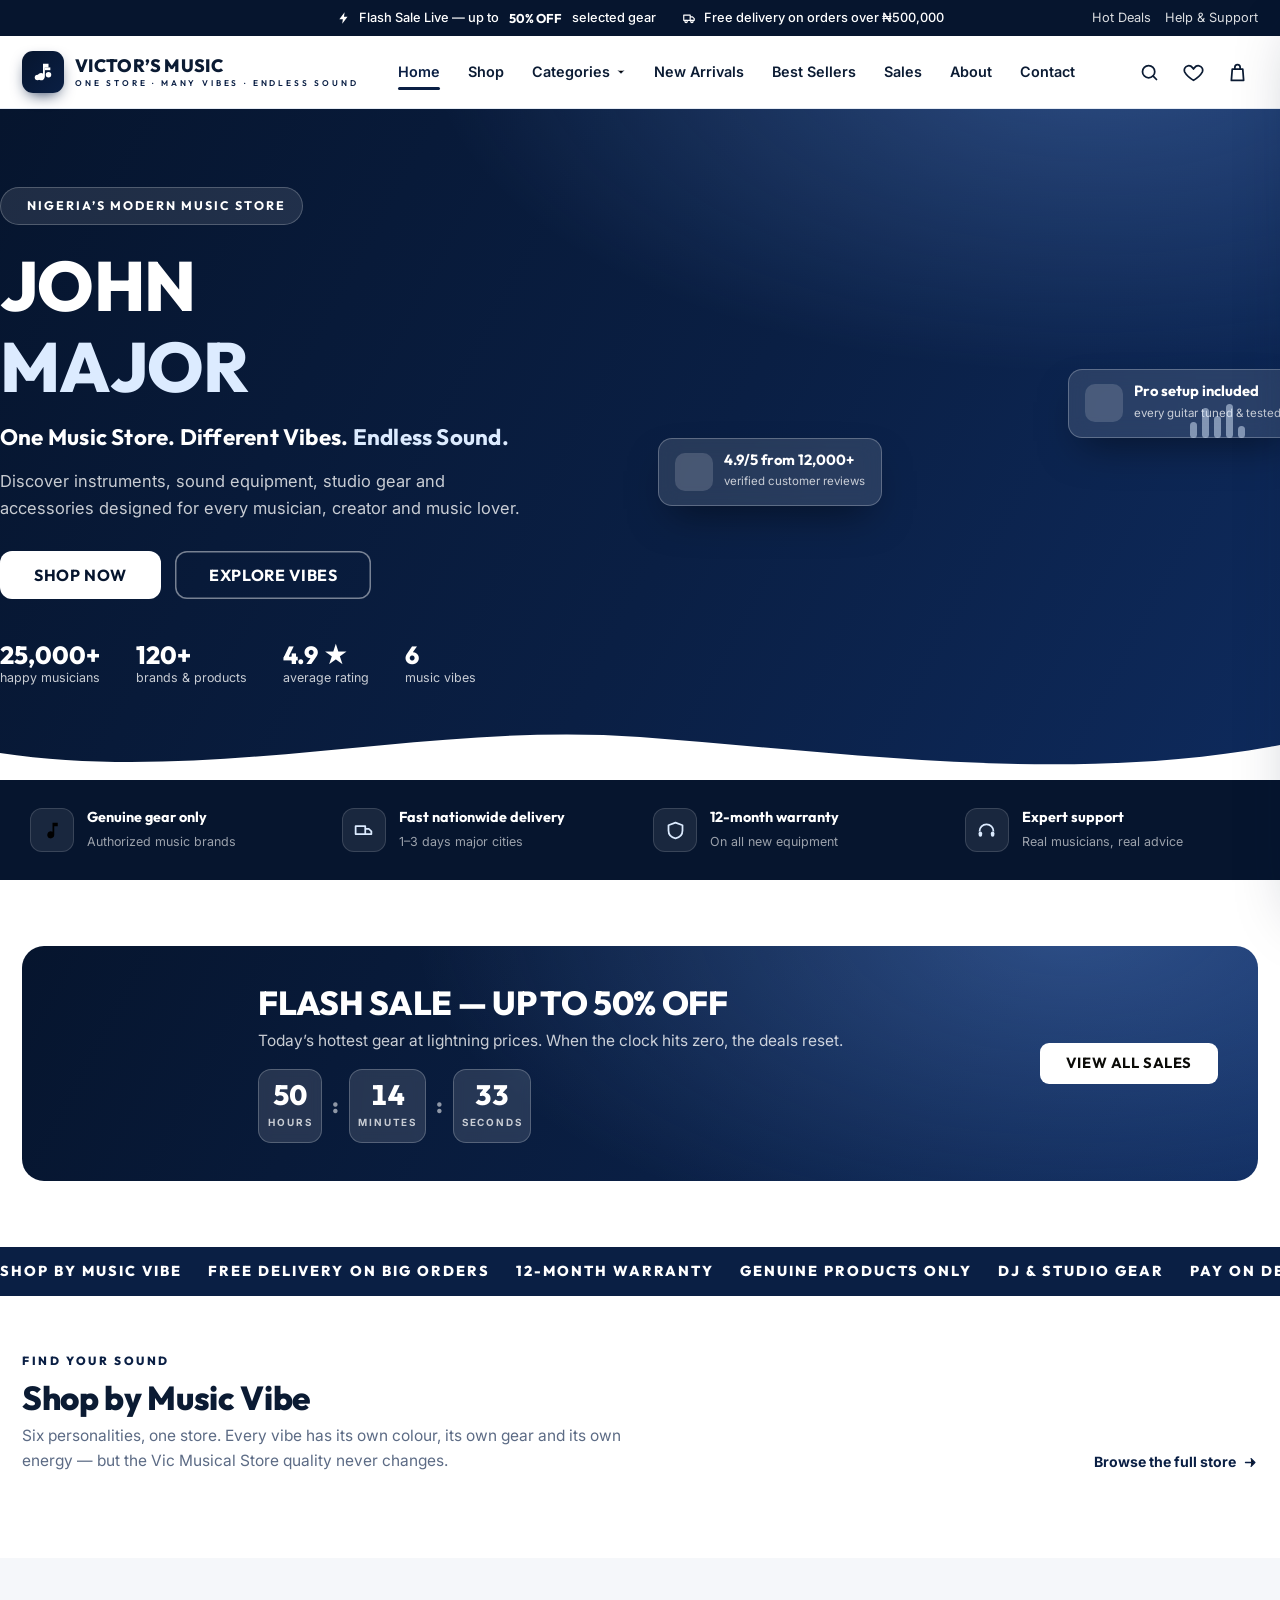
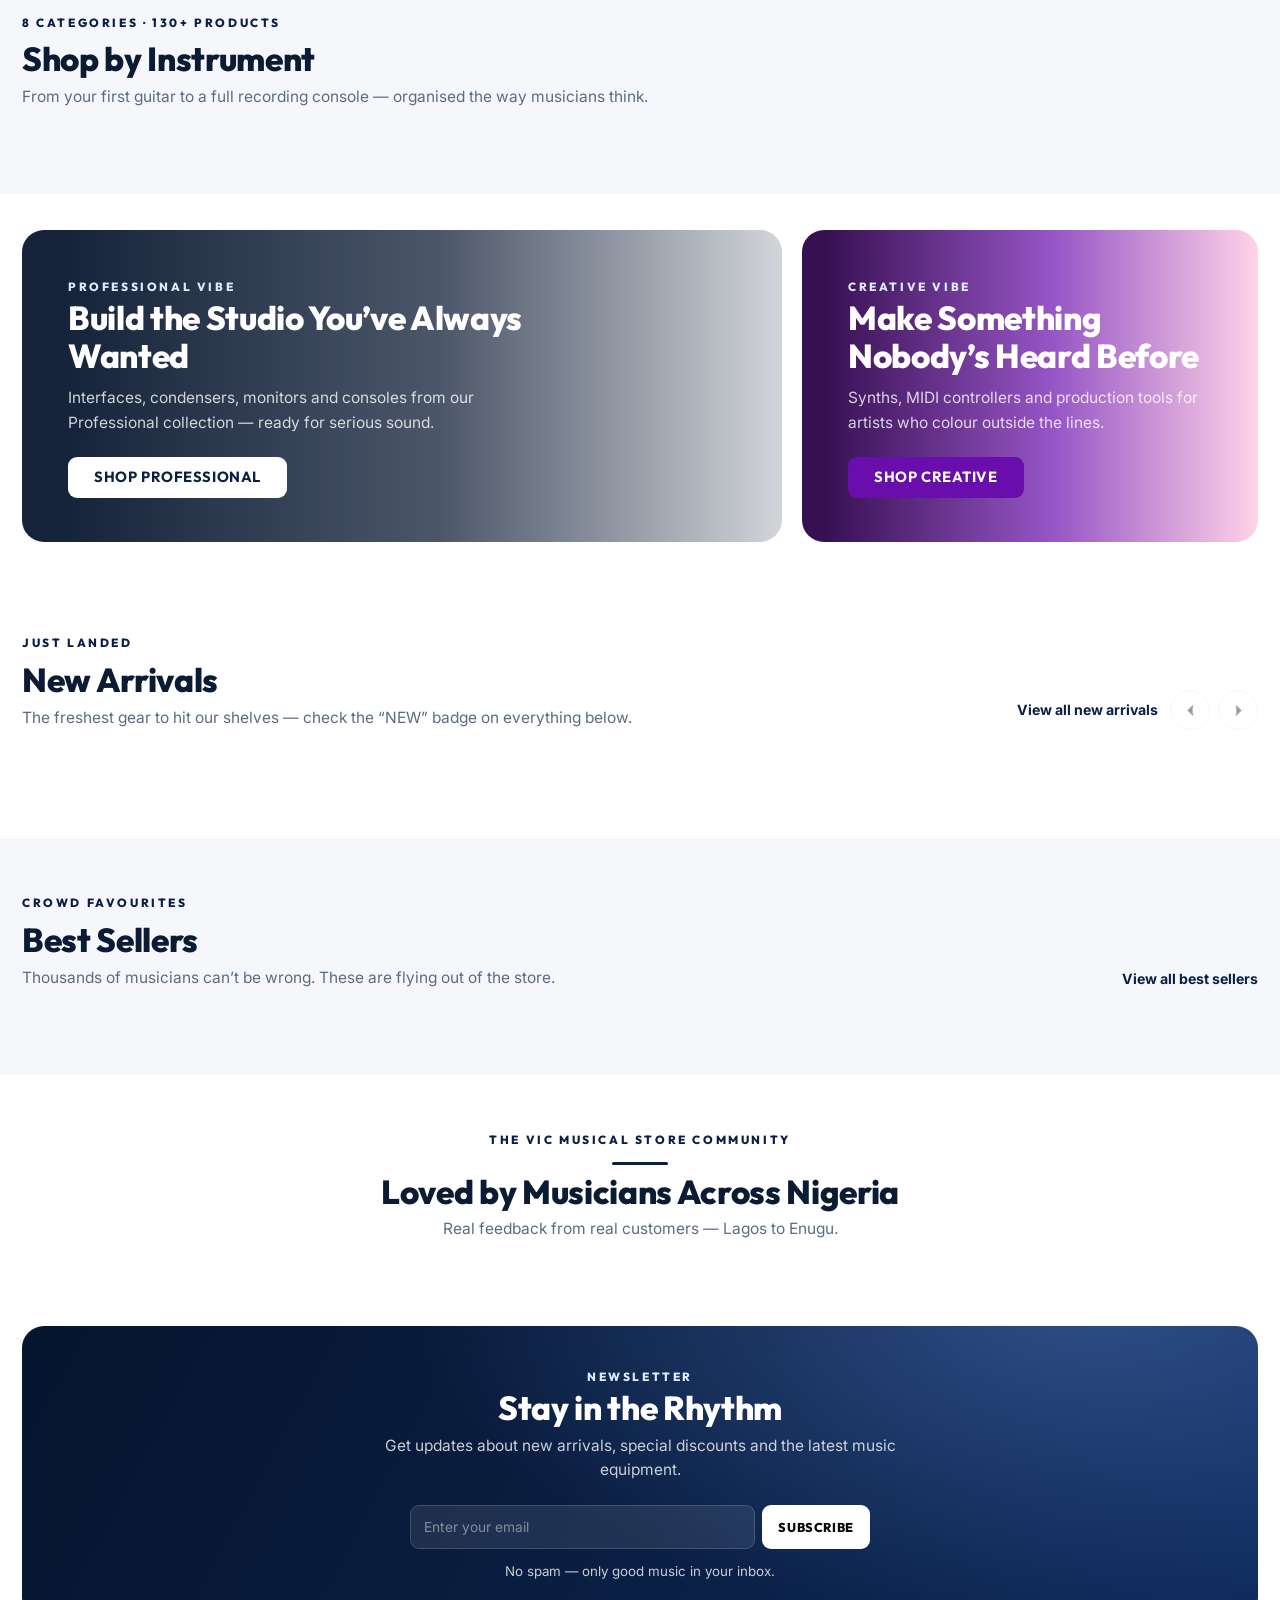
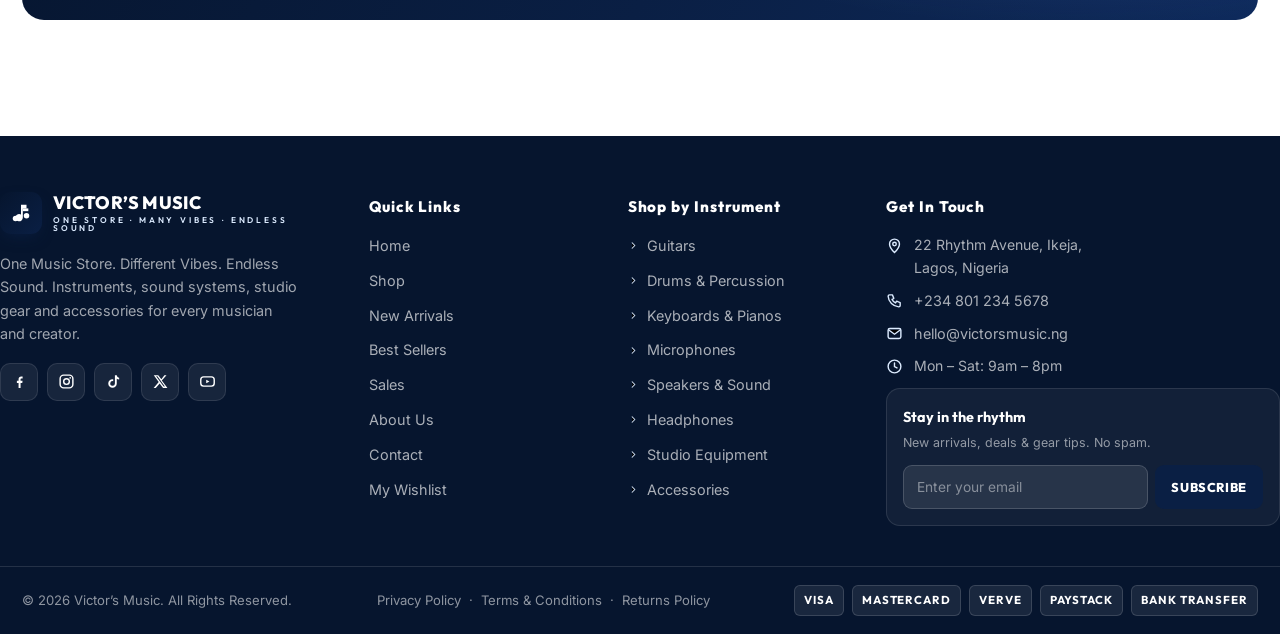
==== commit 67ab790b: "Add files via upload" ====
--- a/index.html
+++ b/index.html
@@ -3,9 +3,9 @@
 <head>
 <meta charset="utf-8">
 <meta name="viewport" content="width=device-width, initial-scale=1, viewport-fit=cover">
-<title>Victor's Music — One Music Store. Different Vibes. Endless Sound.</title>
-<meta name="description" content="Victor's Music is Nigeria's modern music store: guitars, drums, keyboards, microphones, speakers, studio gear and accessories for every vibe.">
-<link rel="icon" href="data:image/svg+xml,<svg xmlns='http://www.w3.org/2000/svg' viewBox='0 0 100 100'><text y='.9em' font-size='90'>🎵</text></svg>">
+<title>Vic Musical Store — One Music Store. Different Vibes. Endless Sound.</title>
+<meta name="description" content="Vic Musical Store is Nigeria's modern music store: guitars, drums, keyboards, microphones, speakers, studio gear and accessories for every vibe.">
+<link rel="icon" href="data:image/svg+xml,<svg xmlns='http://www.w3.org/2000/svg' viewBox='0 0 24 24'><rect width='24' height='24' rx='5' fill='%230B0B08'/><path fill='%23D4AF37' d='M9 18V5l12-2v13'/><circle cx='6' cy='18' r='3' fill='%23D4AF37'/><circle cx='18' cy='16' r='3' fill='%23D4AF37'/></svg>">
 <link rel="preconnect" href="https://fonts.googleapis.com">
 <link rel="preconnect" href="https://fonts.gstatic.com" crossorigin>
 <link href="https://fonts.googleapis.com/css2?family=Inter:wght@400;500;600;700;800&family=Outfit:wght@500;600;700;800;900&display=swap" rel="stylesheet">
@@ -23,8 +23,8 @@
   <section class="hero">
     <div class="page-wrap grid">
       <div>
-        <span class="eyebrow">🎵 Nigeria&rsquo;s Modern Music Store</span>
-        <h1>VICTOR&rsquo;S<br><span class="hl">MUSIC</span></h1>
+        <span class="eyebrow"><span data-ic="music"></span>Nigeria&rsquo;s Modern Music Store</span>
+        <h1>JOHN<br><span class="hl">MAJOR</span></h1>
         <p class="tagline">One Music Store. Different Vibes. <em>Endless Sound.</em></p>
         <p class="sub">Discover instruments, sound equipment, studio gear and accessories designed for every musician, creator and music lover.</p>
         <div class="cta-row">
@@ -40,8 +40,8 @@
       </div>
       <div class="art">
         <img class="hero-img" src="https://ai-public.mastergo.com/ai/img_res/e27c6d89054668ee8a7a074ec1b21b3b.jpg" alt="Professional music studio with instruments and mixing equipment" onerror="this.onerror=null;this.style.display='none'">
-        <div class="float-card fc-1"><span class="f-ic">⭐</span><span><b>4.9/5 from 12,000+</b><small>verified customer reviews</small></span></div>
-        <div class="float-card fc-2"><span class="f-ic">🎸</span><span><b>Pro setup included</b><small>every guitar tuned &amp; tested</small></span></div>
+        <div class="float-card fc-1"><span class="f-ic" data-ic="sparkle"></span><span><b>4.9/5 from 12,000+</b><small>verified customer reviews</small></span></div>
+        <div class="float-card fc-2"><span class="f-ic" data-ic="guitar"></span><span><b>Pro setup included</b><small>every guitar tuned &amp; tested</small></span></div>
         <div class="eq-bars" aria-hidden="true"><i></i><i></i><i></i><i></i><i></i></div>
       </div>
     </div>
@@ -64,7 +64,7 @@
   <section class="section-tight">
     <div class="page-wrap">
       <div class="deal-band reveal">
-        <div class="big-emoji" aria-hidden="true">⚡</div>
+        <div class="big-emoji" aria-hidden="true"><span data-ic="bolt"></span></div>
         <div>
           <h2>FLASH SALE — UP TO 50% OFF</h2>
           <p>Today&rsquo;s hottest gear at lightning prices. When the clock hits zero, the deals reset.</p>
@@ -76,7 +76,7 @@
             <div class="cd-box"><div class="num" data-cd="s">00</div><div class="lbl">Seconds</div></div>
           </div>
         </div>
-        <a class="btn" href="sales.html" style="background:#fff;color:#06152E">VIEW ALL SALES</a>
+        <a class="btn" href="sales.html" style="background:#fff;color:#0B0B08">VIEW ALL SALES</a>
       </div>
       <div class="prod-grid" id="flashGrid"></div>
     </div>
@@ -95,7 +95,7 @@
     <div class="page-wrap">
       <div class="sec-head">
         <div><span class="kicker">Find your sound</span><h2>Shop by Music Vibe</h2>
-        <p>Six personalities, one store. Every vibe has its own colour, its own gear and its own energy — but the Victor&rsquo;s Music quality never changes.</p></div>
+        <p>Six personalities, one store. Every vibe has its own colour, its own gear and its own energy — but the Vic Musical Store quality never changes.</p></div>
         <a class="link-all" href="shop.html">Browse the full store <svg class="ic" viewBox="0 0 24 24"><path stroke="currentColor" stroke-width="2.2" stroke-linecap="round" stroke-linejoin="round" d="M4 12h15m-6-6l6 6-6 6"/></svg></a>
       </div>
       <div class="vibe-grid" id="vibeGrid"></div>
@@ -120,7 +120,7 @@
         <img class="bg" src="https://ai-public.mastergo.com/ai/img_res/e27c6d89054668ee8a7a074ec1b21b3b.jpg" alt="" onerror="this.onerror=null;this.style.display='none'">
         <div class="bn-veil" style="background:linear-gradient(90deg,rgba(6,21,46,.94) 5%,rgba(6,21,46,.72) 55%,rgba(6,21,46,.18))"></div>
         <div class="bn-in">
-          <span class="kicker">🎚️ Professional Vibe</span>
+          <span class="kicker"><span data-ic="sliders"></span>Professional Vibe</span>
           <h2>Build the Studio You&rsquo;ve Always Wanted</h2>
           <p>Interfaces, condensers, monitors and consoles from our Professional collection — ready for serious sound.</p>
           <a class="btn" href="shop.html?vibe=professional">SHOP PROFESSIONAL</a>
@@ -130,7 +130,7 @@
         <img class="bg" src="https://cdn.wallpapersafari.com/89/11/iXl2vLq.jpg" alt="" onerror="this.onerror=null;this.style.display='none'">
         <div class="bn-veil" style="background:linear-gradient(90deg,rgba(44,3,73,.95) 5%,rgba(106,13,173,.7) 55%,rgba(255,79,163,.25))"></div>
         <div class="bn-in">
-          <span class="kicker">🎨 Creative Vibe</span>
+          <span class="kicker"><span data-ic="palette"></span>Creative Vibe</span>
           <h2>Make Something Nobody&rsquo;s Heard Before</h2>
           <p>Synths, MIDI controllers and production tools for artists who colour outside the lines.</p>
           <a class="btn" href="shop.html?vibe=creative" style="background:#6A0DAD;color:#fff">SHOP CREATIVE</a>
@@ -171,7 +171,7 @@
   <section class="section">
     <div class="page-wrap">
       <div class="center-head sec-head" style="justify-content:center;text-align:center">
-        <div><span class="kicker">The Victor&rsquo;s Music community</span>
+        <div><span class="kicker">The Vic Musical Store community</span>
         <h2>Loved by Musicians Across Nigeria</h2>
         <p style="margin-left:auto;margin-right:auto">Real feedback from real customers — Lagos to Enugu.</p></div>
       </div>
@@ -189,7 +189,7 @@
           <p style="max-width:520px;margin:0 auto 22px">Get updates about new arrivals, special discounts and the latest music equipment.</p>
           <form class="news-form" style="max-width:460px;margin:0 auto" novalidate>
             <input type="email" placeholder="Enter your email" required aria-label="Email address">
-            <button type="submit" style="background:#fff;color:#06152E">SUBSCRIBE</button>
+            <button type="submit" style="background:#fff;color:#0B0B08">SUBSCRIBE</button>
           </form>
           <small style="display:block;margin-top:12px;color:var(--hero-muted)">No spam — only good music in your inbox.</small>
         </div>
@@ -203,6 +203,7 @@
 
 <script src="js/data.js"></script>
 <script src="js/core.js"></script>
+<script src="js/api.js"></script>
 <script src="js/layout.js"></script>
 <script src="js/cards.js"></script>
 <script src="js/pages-home.js"></script>
@@ -211,6 +212,8 @@
 <script src="js/pages-cart.js"></script>
 <script src="js/pages-checkout.js"></script>
 <script src="js/pages-misc.js"></script>
+<script src="js/pages-auth.js"></script>
+<script src="js/pages-admin.js"></script>
 <script src="js/boot.js"></script>
 </body>
 </html>
